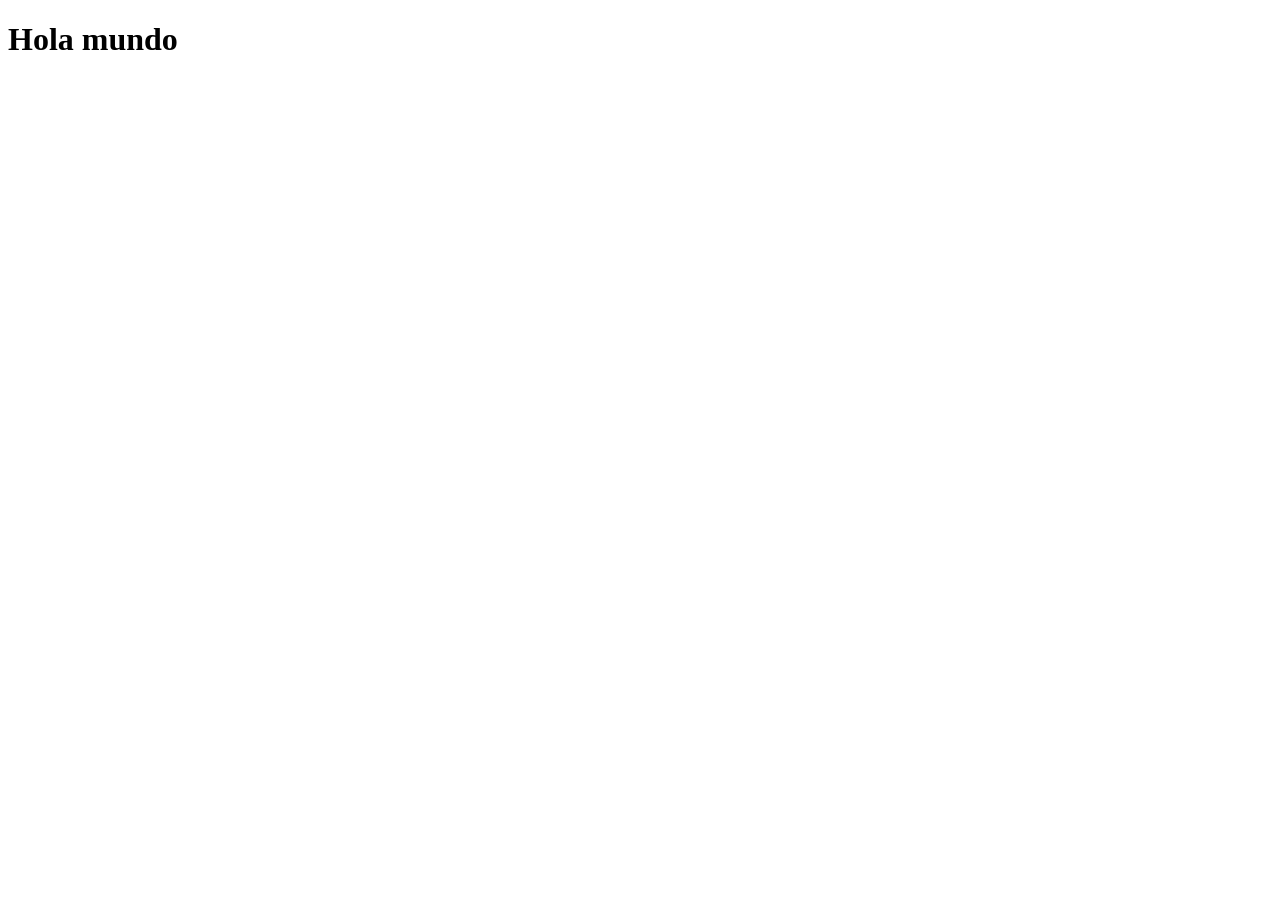
==== src/index.html @ 0abda321 "chore: estructura inicial del proyecto web" ====
<!DOCTYPE html>
<html lang="es">
<head>
    <meta charset="UTF-8">
    <meta name="viewport" content="width=device-width, initial-scale=1.0">
    <title>Proyecto Web</title>
    <link rel="stylesheet" href="css/estilos.css">
</head>
<body>
    <h1>Hola mundo</h1>
    <script src="js/app.js" defer></script>
</body>
</html>
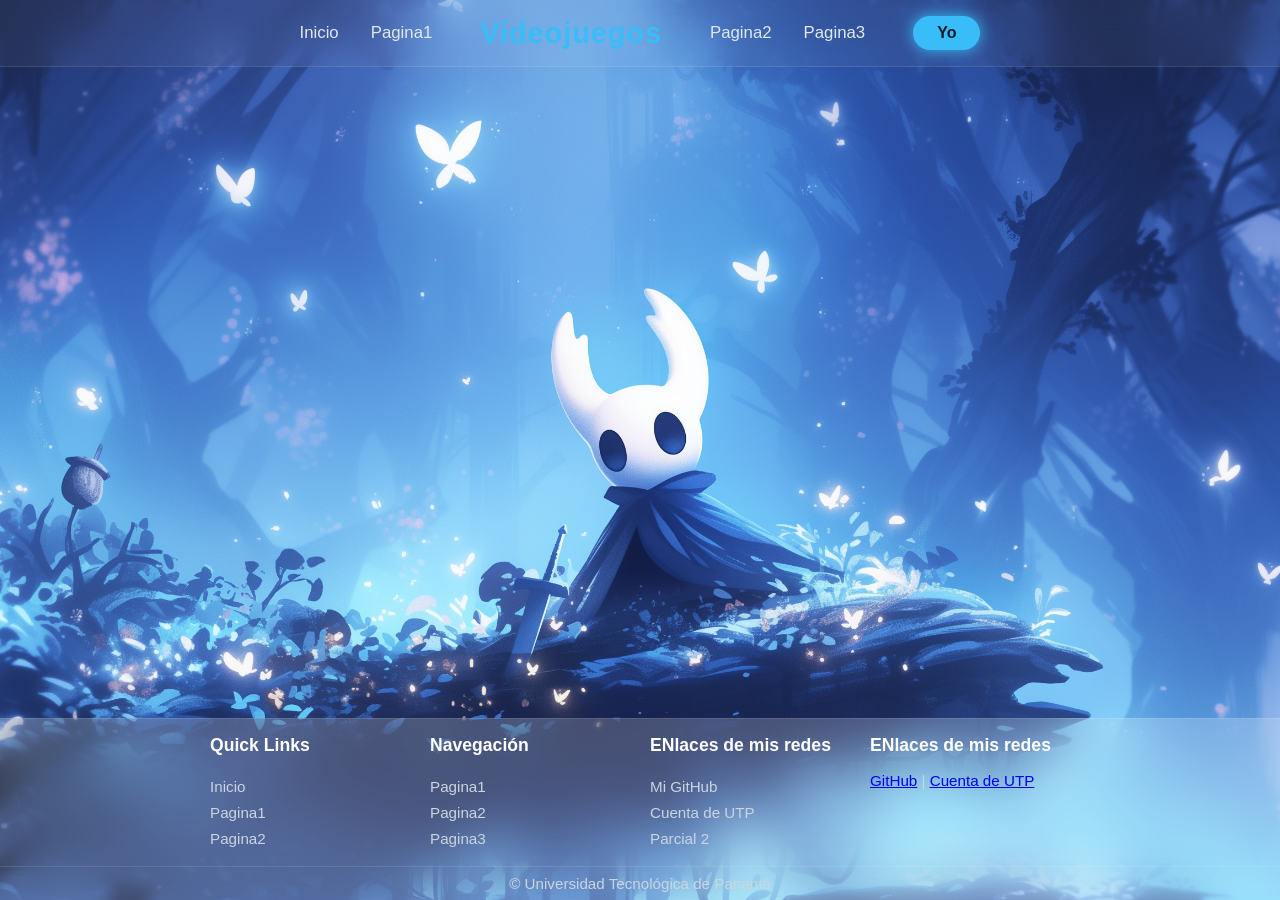
==== commit 7d061189: "Se crea Inicio, Navbar, Header y Footer" ====
--- a/src/index.html
+++ b/src/index.html
@@ -1,13 +1,81 @@
-<!DOCTYPE html>
+<!doctype html>
 <html lang="es">
-<head>
-    <meta charset="UTF-8">
-    <meta name="viewport" content="width=device-width, initial-scale=1.0">
+  <head>
+    <meta charset="UTF-8" />
+    <meta name="viewport" content="width=device-width, initial-scale=1.0" />
+    <link
+      href="https://fonts.googleapis.com/css2?family=Poppins:wght@400;700&display=swap"
+      rel="stylesheet"
+    />
     <title>Proyecto Web</title>
-    <link rel="stylesheet" href="css/estilos.css">
-</head>
-<body>
-    <h1>Hola mundo</h1>
-    <script src="js/app.js" defer></script>
-</body>
+    <link rel="stylesheet" href="css/estilos.css" />
+  </head>
+
+  <body>
+    <header>
+      <nav>
+        <ul class="nav-links">
+          <li>
+            <a href="index.html" class="activo" aria-current="page">Inicio</a>
+          </li>
+          <li><a href="pagina.html">Pagina1</a></li>
+        </ul>
+
+        <div class="logo">Videojuegos</div>
+
+        <ul class="nav-links">
+          <li><a href="pagina2.html">Pagina2</a></li>
+          <li><a href="pagina3.html">Pagina3</a></li>
+        </ul>
+
+        <div class="btns">
+          <button class="btn">Yo</button>
+        </div>
+      </nav>
+    </header>
+
+    <main>
+      <!-- Contenido de la página -->
+    </main>
+
+    <footer>
+      <div class="footer-container">
+        <div class="footer-section">
+          <h3>Quick Links</h3>
+          <ul>
+            <li><a href="index.html">Inicio</a></li>
+            <li><a href="pagina.html">Pagina1</a></li>
+            <li><a href="pagina2.html">Pagina2</a></li>
+          </ul>
+        </div>
+
+        <div class="footer-section">
+          <h3>Navegación</h3>
+          <ul>
+            <li><a href="pagina.html">Pagina1</a></li>
+            <li><a href="pagina2.html">Pagina2</a></li>
+            <li><a href="pagina3.html">Pagina3</a></li>
+          </ul>
+        </div>
+
+        <div class="footer-section">
+          <h3>ENlaces de mis redes</h3>
+          <ul>
+            <li><a href="#">Mi GitHub</a></li>
+            <li><a href="#">Cuenta de UTP</a></li>
+            <li><a href="#">Parcial 2</a></li>
+          </ul>
+        </div>
+
+        <div class="footer-section">
+          <h3>ENlaces de mis redes</h3>
+          <p><a href="#">GitHub</a> | <a href="#">Cuenta de UTP</a></p>
+        </div>
+      </div>
+
+      <div class="footer-bottom">
+        <h3>&copy; Universidad Tecnológica de Panamá</h3>
+      </div>
+    </footer>
+  </body>
 </html>
--- a/src/css/estilos.css
+++ b/src/css/estilos.css
@@ -0,0 +1,166 @@
+* {
+	margin: 0;
+	padding: 0;
+	box-sizing: border-box;
+	font-family: "Segoe UI", sans-serif;
+}
+
+body {
+	font-family: "Poppins", sans-serif;
+	background: linear-gradient(45deg, #ff6b6b, #4ecdc4);
+	background-image: url(/src/IMG/Hollow\ Knight.png);
+	background-size: cover;
+	background-position: center;
+	/* Configuración para que el footer siempre esté abajo de forma limpia */
+	display: flex; /* PENDIENTE REVISAR PARA EL HEADER */
+	flex-direction: column;
+	min-height: 100vh;
+}
+
+header,
+footer {
+	width: 100%;
+	color: white;
+}
+
+nav {
+	padding: 1rem 5%;
+	background: rgba(255, 255, 255, 0.05);
+	border-bottom: 1px solid rgba(255, 255, 255, 0.1);
+	backdrop-filter: blur(15px);
+	margin-bottom: 2rem;
+	display: flex;
+	align-items: center;
+	justify-content: center;
+	gap: 3rem;
+}
+
+.logo {
+	font-size: 1.8rem;
+	font-weight: 700;
+	color: #38bdf8;
+	letter-spacing: 1px;
+}
+
+.nav-links {
+	list-style: none;
+	display: flex;
+	gap: 2rem;
+}
+
+.nav-links li a {
+	position: relative;
+	font-size: 1.05rem;
+	font-weight: 500;
+	text-decoration: none;
+	color: #e2e8f0;
+	transition: 0.3s;
+}
+
+.nav-links li a:hover {
+	color: #38bdf8;
+	text-shadow: 0 0 10px #38bdf8;
+}
+
+.btn {
+	padding: 0.5rem 1.5rem;
+	border-radius: 30px;
+	font-weight: 600;
+	font-size: 1rem;
+	background: #38bdf8;
+	color: #0f172a;
+	box-shadow: 0 0 15px #38bdf8;
+	border: none;
+	cursor: pointer;
+	transition: 0.3s;
+}
+
+.btn:hover {
+	background: #0aa9f3;
+	box-shadow: 0 0 25px #0aa9f3;
+}
+
+main {
+	flex: 1;
+	view-transition-name: contenido-pagina;
+}
+
+footer {
+	font-size: 22px;
+	backdrop-filter: blur(27px);
+	background: rgba(255, 255, 255, 0.2);
+	border-top: 1px solid rgba(255, 255, 255, 0.1);
+}
+
+.footer-container {
+	display: grid;
+	grid-template-columns: repeat(4, 200px);
+	justify-content: center;
+	column-gap: 20px;
+	padding: 1rem 40px;
+}
+
+.footer-container h3 {
+	font-size: 1.1rem;
+	color: #ffffff;
+	margin-bottom: 1rem;
+}
+
+.footer-section ul {
+	list-style: none;
+}
+
+.footer-section ul li a,
+.footer-section p {
+	color: #cbd5e1;
+	text-decoration: none;
+	font-size: 0.95rem;
+	transition: 0.3s;
+}
+
+.footer-section ul li a:hover {
+	color: #38bdf8;
+	text-shadow: 0 0 10px #38bdf8;
+}
+
+.footer-bottom {
+	padding: 0.5rem 0;
+	border-top: 1px solid rgba(255, 255, 255, 0.1);
+}
+
+.footer-bottom h3 {
+	font-size: 0.95rem;
+	color: #cbd5e1;
+	font-weight: 400;
+	text-align: center;
+}
+
+/* Transiciones entre las páginas */
+@view-transition {
+	navigation: auto;
+}
+
+::view-transition-group(contenido-pagina) {
+	animation-duration: 1s;
+	animation-timing-function: ease;
+}
+
+::view-transition-old(contenido-pagina) {
+	animation-name: slide-out;
+}
+
+::view-transition-new(contenido-pagina) {
+	animation-name: slide-in;
+}
+
+@keyframes slide-out {
+	to {
+		translate: -100vw;
+	}
+}
+
+@keyframes slide-in {
+	from {
+		translate: -100vw;
+	}
+}
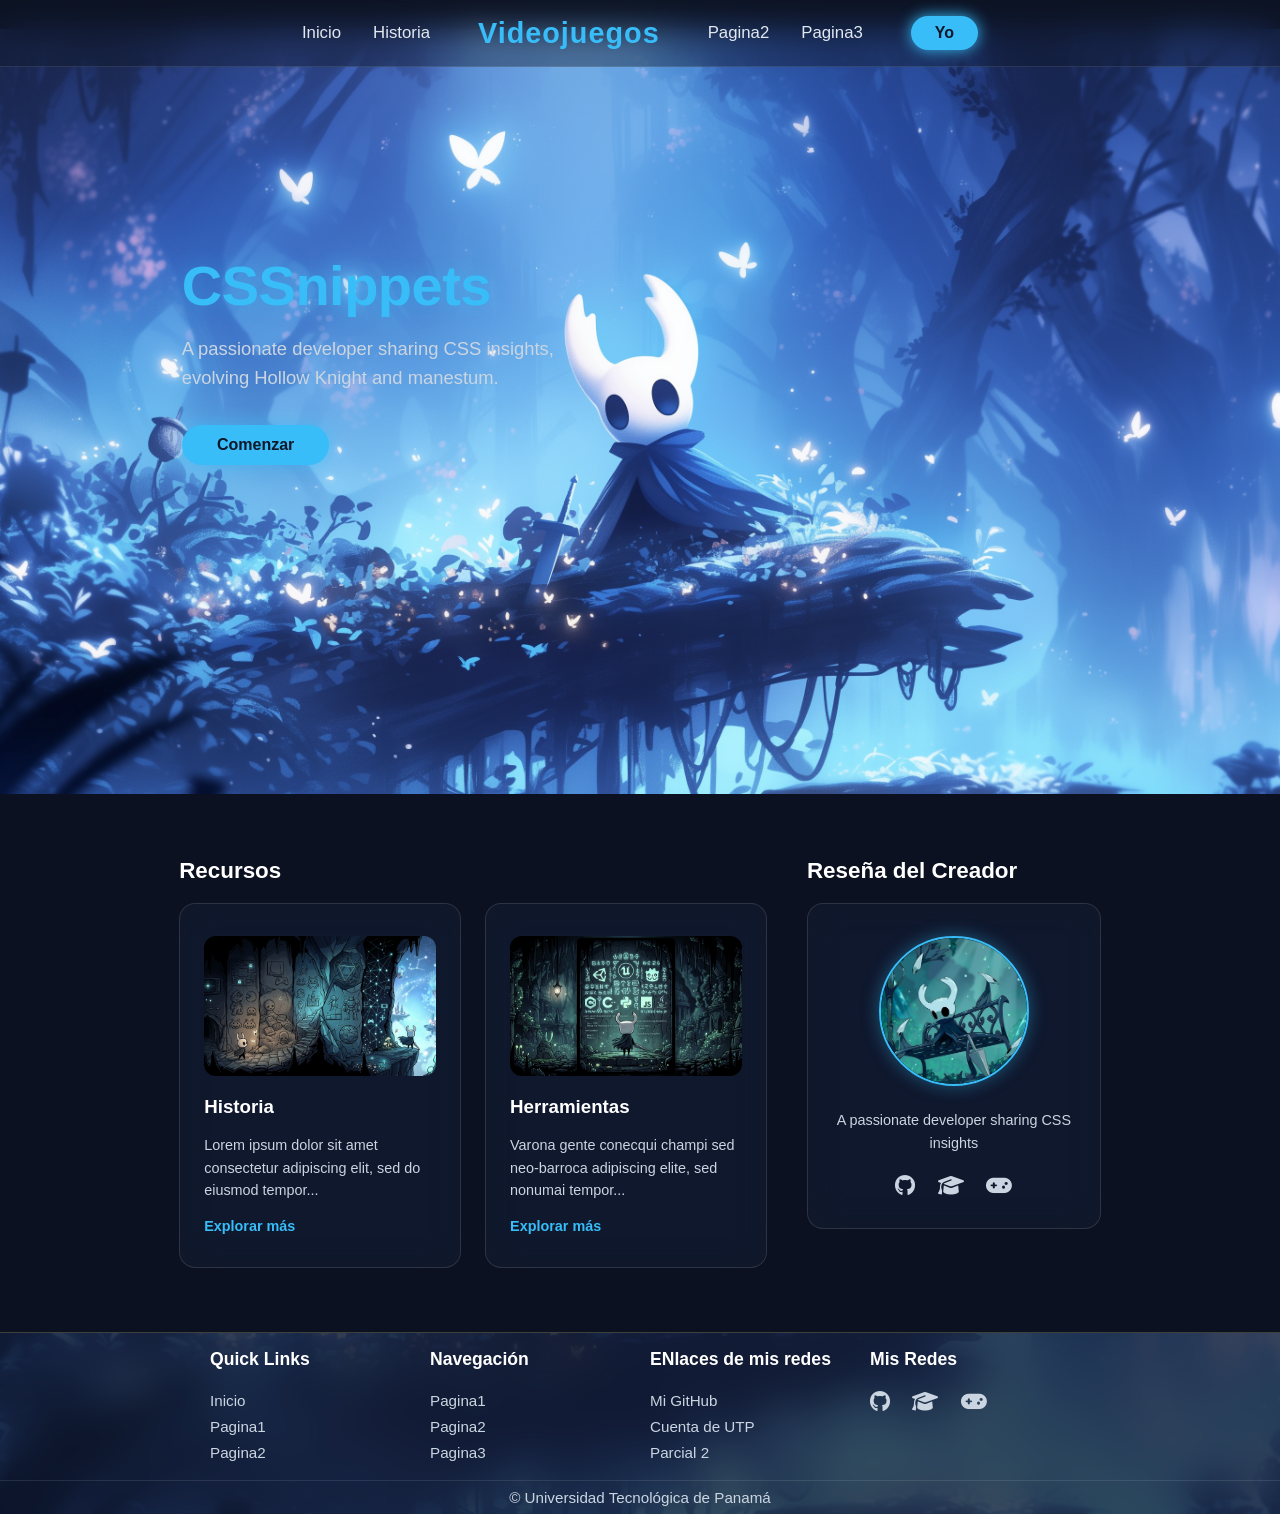
==== commit 01e24d81: "Se termina Inicio y se crea la pagina Historia" ====
--- a/src/index.html
+++ b/src/index.html
@@ -7,6 +7,10 @@
       href="https://fonts.googleapis.com/css2?family=Poppins:wght@400;700&display=swap"
       rel="stylesheet"
     />
+    <link
+      rel="stylesheet"
+      href="https://cdnjs.cloudflare.com/ajax/libs/font-awesome/6.4.0/css/all.min.css"
+    />
     <title>Proyecto Web</title>
     <link rel="stylesheet" href="css/estilos.css" />
   </head>
@@ -18,7 +22,7 @@
           <li>
             <a href="index.html" class="activo" aria-current="page">Inicio</a>
           </li>
-          <li><a href="pagina.html">Pagina1</a></li>
+          <li><a href="/src/historia.html">Historia</a></li>
         </ul>
 
         <div class="logo">Videojuegos</div>
@@ -35,7 +39,104 @@
     </header>
 
     <main>
-      <!-- Contenido de la página -->
+      <!-- Hero / Banner Principal -->
+      <section class="hero-section">
+        <div class="hero-content">
+          <h1>CSSnippets</h1>
+          <p>
+            A passionate developer sharing CSS insights,<br />
+            evolving Hollow Knight and manestum.
+          </p>
+          <a href="#" class="btn-hero">Comenzar</a>
+        </div>
+      </section>
+
+      <!-- Contenedor Principal en Cuadrícula (2 columnas) -->
+      <section class="main-grid-container">
+        <!-- Columna Izquierda: Nuevos Recursos -->
+        <div class="recursos-section">
+          <h2>Recursos</h2>
+          <div class="cards-grid">
+            <!-- Tarjeta 1 -->
+            <article class="tarjeta">
+              <img
+                src="/src/IMG/Historia Hollow Knight.jpg"
+                alt="Vista previa del primer recurso CSS"
+                loading="lazy"
+              />
+              <h3>Historia</h3>
+              <p>
+                Lorem ipsum dolor sit amet consectetur adipiscing elit, sed do
+                eiusmod tempor...
+              </p>
+              <a href="#" class="card-link">Explorar más</a>
+            </article>
+
+            <!-- Tarjeta 2 -->
+            <article class="tarjeta">
+              <img
+                src="/src/IMG/Lenguajes-Motores Hollow Knight.jpg"
+                alt="Vista previa del segundo recurso CSS"
+                loading="lazy"
+              />
+              <h3>Herramientas</h3>
+              <p>
+                Varona gente conecqui champi sed neo-barroca adipiscing elite,
+                sed nonumai tempor...
+              </p>
+              <a href="#" class="card-link">Explorar más</a>
+            </article>
+          </div>
+        </div>
+
+        <!-- Columna Derecha: Reseña del Creador -->
+        <aside class="creator-aside">
+          <h2>Reseña del Creador</h2>
+          <div class="creator-card">
+            <img
+              src="/src/IMG/Hollow Knight Avatar.jpg"
+              alt="Avatar del creador de la plataforma"
+              class="creator-avatar"
+              loading="lazy"
+            />
+            <p>A passionate developer sharing CSS insights</p>
+
+            <!-- Contenedor unificado de redes sociales -->
+            <div class="social-container">
+              <a
+                href="https://github.com"
+                target="_blank"
+                rel="noopener"
+                aria-label="GitHub"
+                class="social-link"
+              >
+                <i class="fa-brands fa-github"></i>
+                <span class="sr-only">GitHub</span>
+              </a>
+              <a
+                href="https://portal.utp.ac.pa"
+                target="_blank"
+                rel="noopener"
+                aria-label="Cuenta UTP"
+                class="social-link"
+              >
+                <i class="fa-solid fa-graduation-cap"></i>
+                <span class="sr-only">Cuenta UTP</span>
+              </a>
+              <a
+                href="https://www.playstation.com"
+                target="_blank"
+                rel="noopener"
+                aria-label="PlayStation"
+                class="social-link"
+              >
+                <i class="fa-solid fa-gamepad"></i>
+                <span class="sr-only">PlayStation</span>
+              </a>
+            </div>
+          </div>
+        </aside>
+      </section>
     </main>
 
     <footer>
@@ -68,8 +169,40 @@
         </div>
 
         <div class="footer-section">
-          <h3>ENlaces de mis redes</h3>
-          <p><a href="#">GitHub</a> | <a href="#">Cuenta de UTP</a></p>
+          <h3>Mis Redes</h3>
+          <!-- Reutilizamos la misma clase social-container -->
+          <div class="social-container">
+            <a
+              href="https://github.com"
+              target="_blank"
+              rel="noopener"
+              aria-label="GitHub"
+              class="social-link"
+            >
+              <i class="fa-brands fa-github"></i>
+              <span class="sr-only">GitHub</span>
+            </a>
+            <a
+              href="https://portal.utp.ac.pa"
+              target="_blank"
+              rel="noopener"
+              aria-label="Cuenta UTP"
+              class="social-link"
+            >
+              <i class="fa-solid fa-graduation-cap"></i>
+              <span class="sr-only">Cuenta UTP</span>
+            </a>
+            <a
+              href="https://www.playstation.com"
+              target="_blank"
+              rel="noopener"
+              aria-label="PlayStation"
+              class="social-link"
+            >
+              <i class="fa-solid fa-gamepad"></i>
+              <span class="sr-only">PlayStation</span>
+            </a>
+          </div>
         </div>
       </div>
 
--- a/src/css/estilos.css
+++ b/src/css/estilos.css
@@ -6,15 +6,21 @@
 }
 
 body {
-	font-family: "Poppins", sans-serif;
-	background: linear-gradient(45deg, #ff6b6b, #4ecdc4);
-	background-image: url(/src/IMG/Hollow\ Knight.png);
-	background-size: cover;
-	background-position: center;
-	/* Configuración para que el footer siempre esté abajo de forma limpia */
-	display: flex; /* PENDIENTE REVISAR PARA EL HEADER */
+	font-family: "Poppins", "Segoe UI", sans-serif;
+	margin: 0;
+	padding: 0;
+	background-color: #0b1120;
+	display: flex;
 	flex-direction: column;
 	min-height: 100vh;
+}
+
+header {
+	width: 100%;
+	color: white;
+	position: relative;
+	z-index: 20;
+	background: transparent;
 }
 
 header,
@@ -25,9 +31,9 @@
 
 nav {
 	padding: 1rem 5%;
-	background: rgba(255, 255, 255, 0.05);
+	background: rgba(15, 23, 42, 0.4);
 	border-bottom: 1px solid rgba(255, 255, 255, 0.1);
-	backdrop-filter: blur(15px);
+	backdrop-filter: blur(16px);
 	margin-bottom: 2rem;
 	display: flex;
 	align-items: center;
@@ -82,14 +88,225 @@
 
 main {
 	flex: 1;
+	display: flex;
+	flex-direction: column;
+	gap: 0;
+	padding: 0;
 	view-transition-name: contenido-pagina;
 }
 
+.hero-section {
+	text-align: left;
+	padding: 14rem 8% 8rem 14.2%;
+	margin-top: -70px;
+	background-image: url(/src/IMG/Hollow\ Knight.png);
+	background-size: cover;
+	background-position: center top;
+	background-repeat: no-repeat;
+	min-height: 85vh;
+}
+
+.hero-content h1 {
+	font-size: clamp(2.5rem, 5vw, 3.5rem);
+	font-weight: 700;
+	color: #38bdf8;
+	margin-bottom: 1rem;
+	text-shadow: 0 0 20px rgba(56, 189, 248, 0.4);
+	letter-spacing: -0.5px;
+}
+
+.hero-content p {
+	font-size: 1.15rem;
+	color: #cbd5e1;
+	line-height: 1.6;
+	margin-bottom: 2rem;
+	max-width: 480px;
+}
+
+.btn-hero {
+	display: inline-block;
+	padding: 0.7rem 2.2rem;
+	border-radius: 30px;
+	font-weight: 600;
+	font-size: 1rem;
+	background: #38bdf8;
+	color: #0f172a;
+	text-decoration: none;
+	box-shadow: 0 0 18px rgba(56, 189, 248, 0.55);
+	transition:
+		background 0.3s,
+		box-shadow 0.3s,
+		transform 0.2s;
+}
+
+.btn-hero:hover {
+	background: #0aa9f3;
+	box-shadow: 0 0 28px rgba(10, 169, 243, 0.7);
+	transform: translateY(-5px);
+}
+
+.main-grid-container {
+	display: grid;
+	grid-template-columns: 2fr 1fr;
+	gap: 2.5rem;
+	align-items: start;
+	background-color: #0b1120;
+	padding: 4rem 14%;
+}
+
+.recursos-section h2,
+.creator-aside h2 {
+	font-size: 1.4rem;
+	color: #ffffff;
+	margin-bottom: 1.2rem;
+	font-weight: 600;
+}
+
+.recursos-section h3 {
+	color: #ffffff;
+	padding-bottom: 1rem;
+}
+
+.cards-grid {
+	display: grid;
+	grid-template-columns: repeat(auto-fit, minmax(240px, 1fr));
+	gap: 1.5rem;
+}
+
+.tarjeta,
+.creator-card {
+	background: rgba(47, 56, 78, 0.178);
+	backdrop-filter: blur(18px) saturate(140%);
+	-webkit-backdrop-filter: blur(18px) saturate(140%);
+	border: 1px solid rgba(255, 255, 255, 0.12);
+	border-radius: 16px;
+	padding: 2rem 1.5rem;
+	transition:
+		transform 0.3s ease,
+		border-color 0.3s ease,
+		box-shadow 0.3s ease;
+}
+
+.tarjeta:hover,
+.creator-card:hover {
+	border-color: rgba(56, 189, 248, 0.45);
+	transform: translateY(-6px);
+	box-shadow: 0 12px 30px rgba(0, 0, 0, 0.35);
+}
+
+.tarjeta img {
+	width: 100%;
+	height: 140px;
+	object-fit: cover;
+	border-radius: 12px;
+	margin-bottom: 1rem;
+}
+
+.tarjeta p,
+.creator-card p {
+	font-size: 0.9rem;
+	color: #cbd5e1;
+	margin-bottom: 1rem;
+	line-height: 1.55;
+}
+
+.card-link {
+	color: #38bdf8;
+	text-decoration: none;
+	font-weight: 600;
+	font-size: 0.9rem;
+	transition: color 0.2s;
+}
+
+.card-link:hover {
+	color: #7dd3fc;
+	text-shadow: 0 0 10px #7dd3fc;
+}
+
+.creator-card {
+	text-align: center;
+	padding: 2rem 1.5rem;
+}
+
+.creator-avatar {
+	width: 150px;
+	height: 150px;
+	border-radius: 50%;
+	object-fit: cover;
+	margin: 0 auto 1.2rem;
+	border: 2px solid #38bdf8;
+	box-shadow: 0 0 18px rgba(56, 189, 248, 0.4);
+}
+
+.social-container {
+	display: flex;
+	justify-content: center;
+	gap: 1.4rem;
+	margin-top: 1.3rem;
+	align-items: center;
+}
+/* Para evitar que el justify-content: center anterior cause TOC*/
+footer .social-container {
+	justify-content: flex-start;
+}
+
+.social-link {
+	color: #cbd5e1;
+	font-size: 1.3rem;
+	text-decoration: none;
+	display: inline-flex;
+	align-items: center;
+	transition:
+		color 0.3s,
+		text-shadow 0.3s,
+		transform 0.2s;
+}
+
+.social-link:hover {
+	color: #38bdf8;
+	text-shadow: 0 0 10px #38bdf8;
+	transform: translateY(-3px);
+}
+
+.sr-only {
+	display: none;
+}
+
+@media (max-width: 900px) {
+	.main-grid-container {
+		grid-template-columns: 1fr;
+	}
+
+	.hero-section {
+		padding: 3rem 0.5rem 2rem;
+	}
+}
+
 footer {
+	position: relative;
 	font-size: 22px;
-	backdrop-filter: blur(27px);
-	background: rgba(255, 255, 255, 0.2);
-	border-top: 1px solid rgba(255, 255, 255, 0.1);
+	color: white;
+	border-top: 1px solid #3e403b;
+	background-image: url(/src/IMG/Hollow\ Knight.png);
+	background-size: cover;
+	background-position: center bottom;
+	background-repeat: no-repeat;
+}
+
+footer::before {
+	content: "";
+	position: absolute;
+	inset: 0;
+	background: rgba(15, 23, 42, 0.75);
+	backdrop-filter: blur(20px);
+	-webkit-backdrop-filter: blur(20px);
+	z-index: 0;
+}
+
+.footer-container,
+.footer-bottom {
+	position: relative;
+	z-index: 1;
 }
 
 .footer-container {
@@ -135,6 +352,149 @@
 	text-align: center;
 }
 
+.footer-social-icons {
+	display: flex;
+	gap: 1.2rem;
+	margin-top: 0.8rem;
+	align-items: center;
+}
+
+.footer-social-icons a span {
+	display: none;
+}
+
+/* Creamos una clase solamente para meter la imagen de fondo*/
+body.page-historia {
+	background-image: url(/src/ANIMATION/Hollow\ Knight\ Animacion.gif);
+	background-position: center;
+	background-attachment: fixed;
+}
+
+body.page-historia::before {
+	content: "";
+	position: fixed;
+	inset: 0;
+	background: rgba(41, 36, 27, 0.85);
+	z-index: 0;
+}
+
+body.page-historia > * {
+	position: relative;
+	z-index: 1;
+}
+
+/* Vamos a acomodar las tarjetas con el mismo diseño de las cards del index PAGINA historia.html*/
+.timeline-section {
+	padding: 3rem 8% 5rem;
+	max-width: 900px;
+	margin: 0 auto;
+}
+
+.timeline-title {
+	font-size: clamp(1.8rem, 4vw, 2.6rem);
+	color: #38bdf8;
+	text-align: center;
+	margin-bottom: 0.5rem;
+	text-shadow: 0 0 20px rgba(56, 189, 248, 0.35);
+}
+
+.timeline-intro {
+	text-align: center;
+	color: #94a3b8;
+	margin-bottom: 3rem;
+	max-width: 520px;
+	margin-inline: auto;
+}
+
+.timeline {
+	list-style: none;
+	position: relative;
+	padding: 0;
+	margin: 0;
+}
+
+.timeline::before {
+	content: "";
+	position: absolute;
+	left: 18px;
+	top: 0;
+	bottom: 0;
+	width: 3px;
+	background: linear-gradient(
+		to bottom,
+		#38bdf8 0%,
+		rgba(56, 189, 248, 0.15) 100%
+	);
+	border-radius: 3px;
+}
+
+.timeline-item {
+	position: relative;
+	padding-left: 55px;
+	margin-bottom: 2.2rem;
+}
+
+.timeline-item:last-child {
+	margin-bottom: 0;
+}
+
+.timeline-marker {
+	position: absolute;
+	left: 9px;
+	top: 28px;
+	width: 20px;
+	border-radius: 50%;
+	background: #0b1120;
+	border: 3px solid #38bdf8;
+	box-shadow: 0 0 12px rgba(56, 189, 248, 0.6);
+	z-index: 2;
+}
+
+.timeline-card {
+	padding: 1.4rem 1.5rem;
+}
+
+.timeline-card time {
+	display: block;
+	font-size: 0.85rem;
+	font-weight: 600;
+	color: #38bdf8;
+	margin-bottom: 0.35rem;
+	letter-spacing: 0.03em;
+}
+
+.timeline-card h3 {
+	color: #f1f5f9;
+	font-size: 1.15rem;
+	margin-bottom: 0.8rem;
+}
+
+.timeline-card img {
+	height: 245px;
+	margin-bottom: 1rem;
+}
+
+.timeline-card p {
+	margin-bottom: 0;
+}
+
+@media (max-width: 600px) {
+	.timeline-section {
+		padding: 2rem 1.2rem 4rem;
+	}
+	.timeline::before {
+		left: 12px;
+	}
+	.timeline-item {
+		padding-left: 42px;
+	}
+	.timeline-marker {
+		left: 3px;
+		width: 18px;
+		height: 18px;
+	}
+}
+
 /* Transiciones entre las páginas */
 @view-transition {
 	navigation: auto;
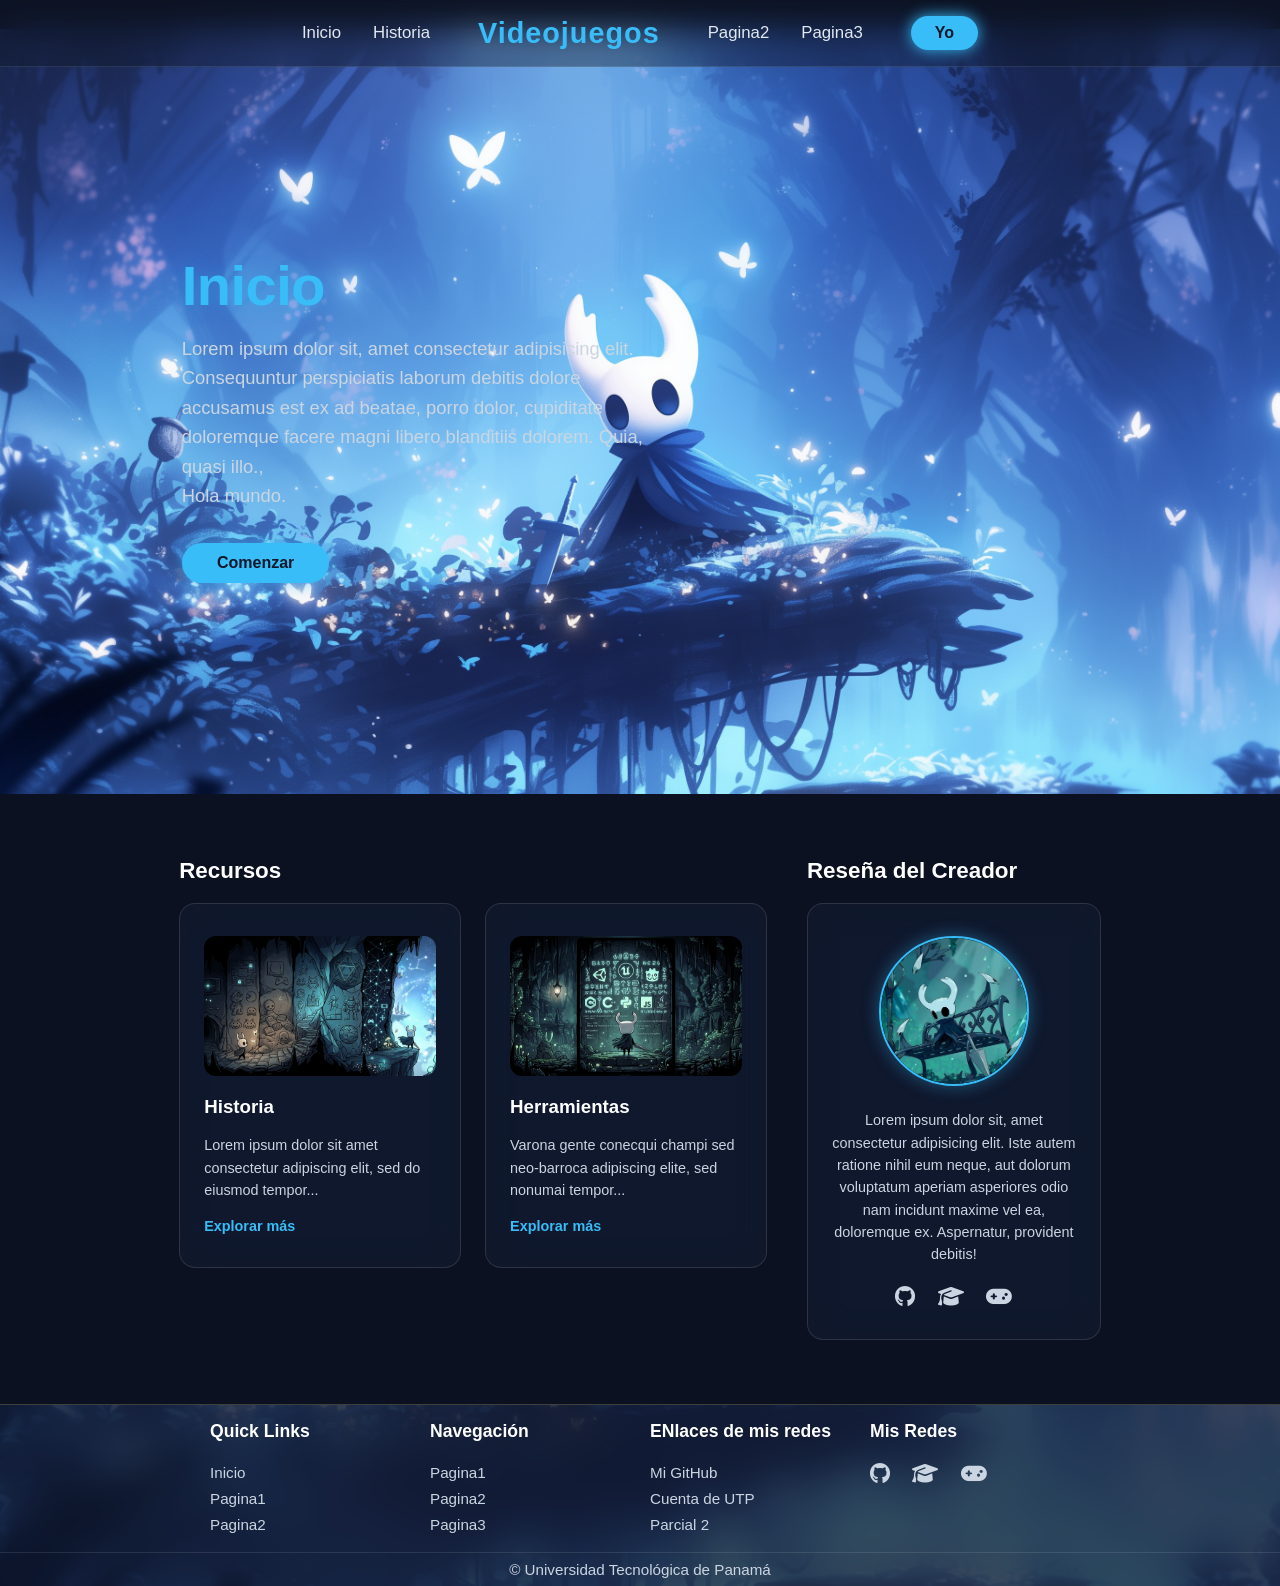
==== commit 7d516f42: "Se completa la pagina Herramientas/Motores" ====
--- a/src/index.html
+++ b/src/index.html
@@ -42,10 +42,10 @@
       <!-- Hero / Banner Principal -->
       <section class="hero-section">
         <div class="hero-content">
-          <h1>CSSnippets</h1>
+          <h1>Inicio</h1>
           <p>
-            A passionate developer sharing CSS insights,<br />
-            evolving Hollow Knight and manestum.
+            Lorem ipsum dolor sit, amet consectetur adipisicing elit. Consequuntur perspiciatis laborum debitis dolore accusamus est ex ad beatae, porro dolor, cupiditate doloremque facere magni libero blanditiis dolorem. Quia, quasi illo.,<br />
+            Hola mundo.
           </p>
           <a href="#" class="btn-hero">Comenzar</a>
         </div>
@@ -99,7 +99,7 @@
               class="creator-avatar"
               loading="lazy"
             />
-            <p>A passionate developer sharing CSS insights</p>
+            <p>Lorem ipsum dolor sit, amet consectetur adipisicing elit. Iste autem ratione nihil eum neque, aut dolorum voluptatum aperiam asperiores odio nam incidunt maxime vel ea, doloremque ex. Aspernatur, provident debitis!</p>
 
             <!-- Contenedor unificado de redes sociales -->
             <div class="social-container">
--- a/src/css/estilos.css
+++ b/src/css/estilos.css
@@ -478,6 +478,80 @@
 	margin-bottom: 0;
 }
 
+/* Seccion de los lenguajes y motores*/
+.hall-section {
+	padding: 4rem 5% 5rem;
+	max-width: 1700px;
+	margin: 0 auto;
+}
+
+.hall-title {
+	font-size: clamp(1.8rem, 4vw, 2.6rem);
+	color: #38bdf8;
+	text-align: center;
+	margin-bottom: 1.5rem;
+	text-shadow: 0 0 20px rgba(56, 189, 248, 0.35);
+}
+
+.hall-intro {
+	text-align: center;
+	color: #94a3b8;
+	margin-bottom: 2.3rem;
+	max-width: 570px;
+	margin-inline: auto;
+}
+
+.hall-category-title {
+	font-size: 2.1rem;
+	color: #ffffff;
+	margin-bottom: 2.9rem;
+	font-weight: 400;
+	border-left: 5px solid #38bdf8;
+	padding-left: 0.75rem;
+}
+
+.hall-grid {
+	grid-template-columns: repeat(3, 1fr);
+	gap: 2.6rem;
+}
+
+.hall-grid .tarjeta {
+	padding: 2.5rem 2rem;
+}
+
+.hall-grid .tarjeta img {
+	width: 110px;
+	height: 110px;
+	object-fit: cover;
+	border-radius: 50%;
+	margin: 0 auto 1.2rem auto;
+	display: block;
+	border: 2px solid rgba(56, 189, 248, 0.4);
+	box-shadow: 0 0 15px rgba(56, 189, 248, 0.25);
+}
+
+.hall-grid h3 {
+	color: #0aa9f3;
+	font-size: 1.15rem;
+	margin-bottom: 1.2rem;
+	text-shadow: 0 0 25px #0aa9f3;
+}
+
+@media (max-width: 1100px) {
+	.hall-grid {
+		grid-template-columns: repeat(
+				2,
+				1fr
+			); /* Pasa automáticamente a 2 columnas para que no se aprieten */
+	}
+}
+
+@media (max-width: 600px) {
+	.hall-grid {
+		grid-template-columns: 1fr; /* 1 columna en pantallas móviles */
+	}
+}
+
 @media (max-width: 600px) {
 	.timeline-section {
 		padding: 2rem 1.2rem 4rem;
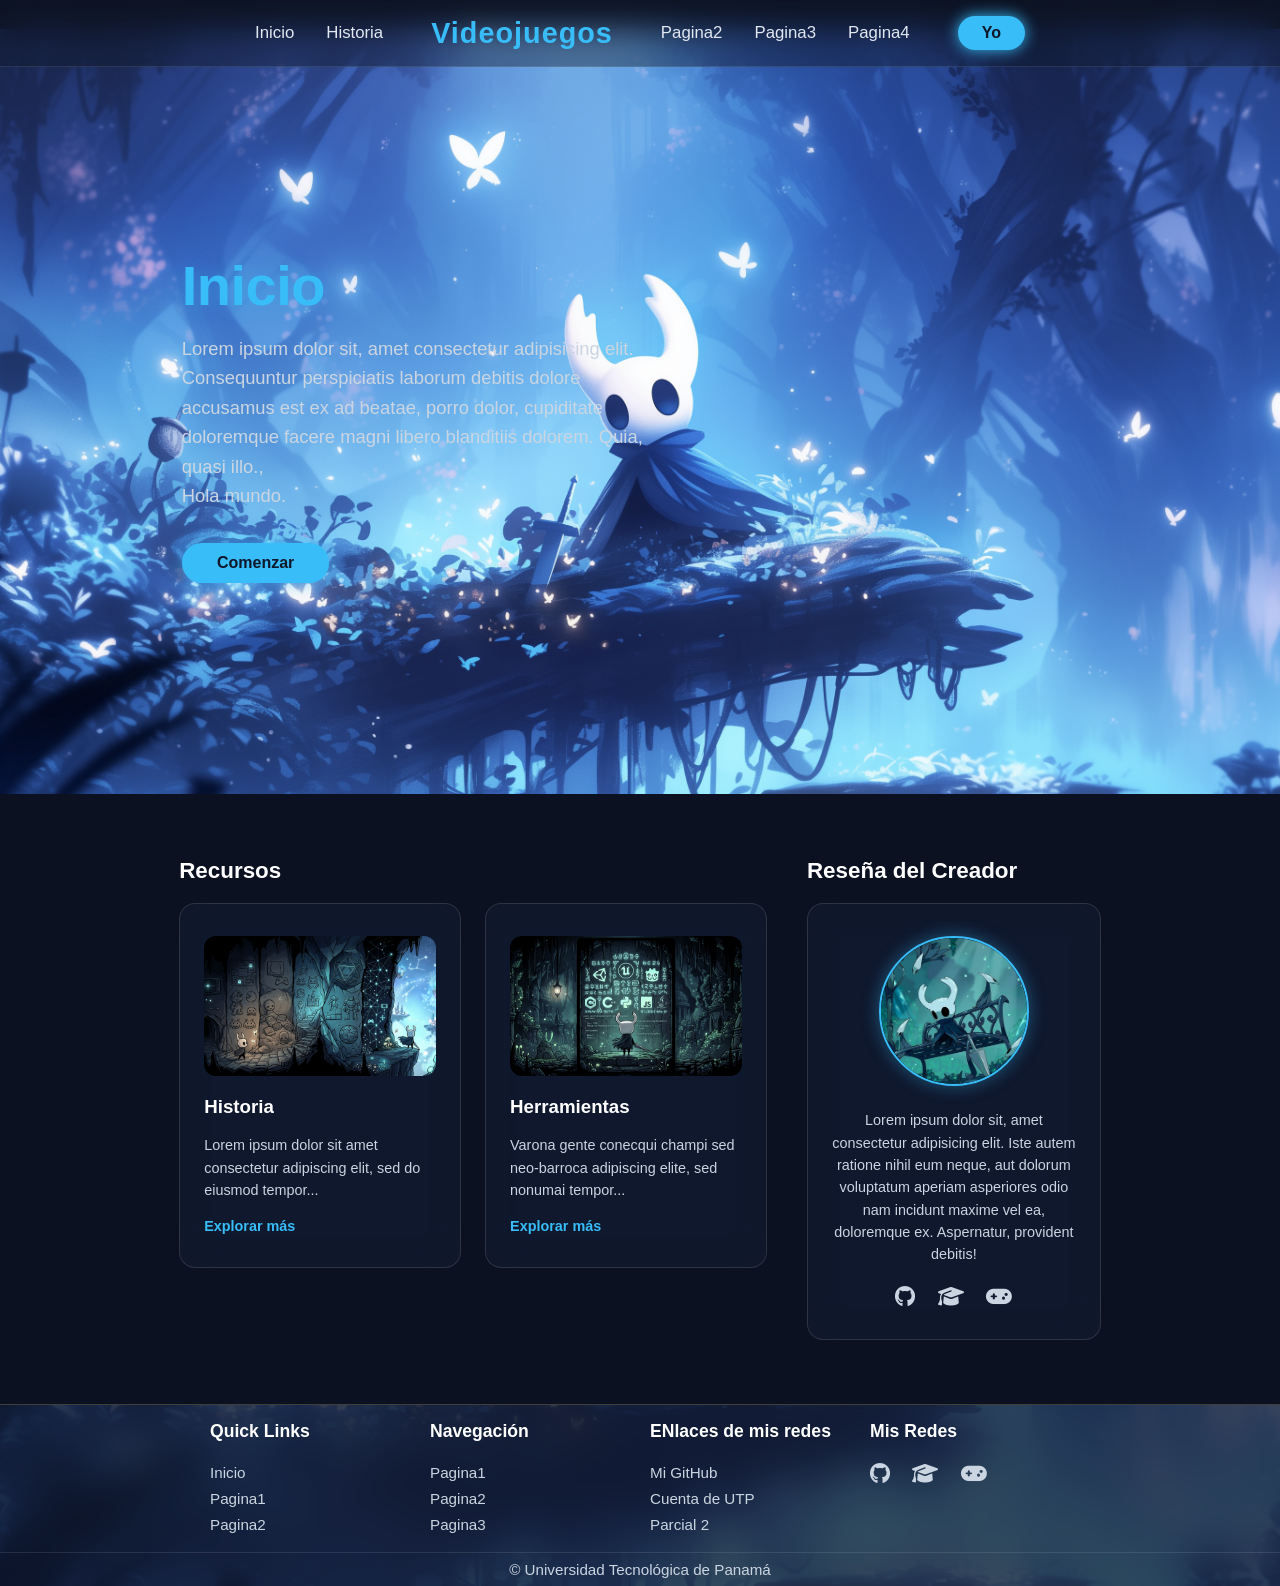
==== commit b7d06840: "Se crea la pagina para la informacion" ====
--- a/src/index.html
+++ b/src/index.html
@@ -30,6 +30,7 @@
         <ul class="nav-links">
           <li><a href="pagina2.html">Pagina2</a></li>
           <li><a href="pagina3.html">Pagina3</a></li>
+          <li><a href="introduccion.html">Pagina4</a></li>
         </ul>
 
         <div class="btns">
--- a/src/css/estilos.css
+++ b/src/css/estilos.css
@@ -363,11 +363,171 @@
 	display: none;
 }
 
+/* PAGINA INTRODUCTORIA */
+.intro-hero.with-bg,
+.cta-section.with-bg {
+	position: relative;
+	background-size: cover;
+	background-position: center;
+	background-repeat: no-repeat;
+	padding: 8.5rem 10%;
+}
+
+.intro-hero.with-bg {
+	margin-top: -70px;
+	background-image: url("/src/IMG/intro\ background.png");
+}
+
+.cta-section.with-bg {
+	background-image: url("/src/IMG/Images-Gaming-Backgrounds-HD.jpg");
+}
+
+.intro-hero.with-bg::before,
+.cta-section.with-bg::before {
+	content: "";
+	position: absolute;
+	inset: 0;
+	background: rgba(11, 17, 32, 0.29);
+	z-index: 0;
+}
+
+.intro-hero.with-bg > *,
+.cta-section.with-bg > * {
+	position: relative;
+	z-index: 1;
+}
+
+.intro-hero {
+	padding: 10rem 10% 10rem;
+	text-align: left;
+}
+
+.intro-hero-content {
+	max-width: 620px;
+}
+
+.intro-hero-content h1 {
+	font-size: clamp(2rem, 4vw, 3rem);
+	color: #38bdf8;
+	margin-bottom: 1rem;
+	text-shadow: 0 0 20px rgba(56, 189, 248, 0.45);
+}
+
+.intro-hero-content p {
+	font-size: 1.05rem;
+	color: #cbd5e1;
+	line-height: 1.7;
+}
+
+.doc-section {
+	padding: 4rem 10%;
+	background: rgba(15, 23, 42, 0.2);
+	border-top: 1px solid rgba(255, 255, 255, 0.05);
+}
+
+.doc-container {
+	max-width: 1100px;
+	margin: 0 auto;
+	display: grid;
+	grid-template-columns: 1fr 1fr;
+	gap: 3.5rem;
+	align-items: center;
+}
+
+.alt-layout .doc-container {
+	grid-template-columns: 1fr 1fr;
+}
+
+.doc-image img {
+	width: 100%;
+	height: 260px;
+	object-fit: cover;
+	border-radius: 16px;
+	border: 2.7px solid rgba(255, 255, 255, 0.12);
+	box-shadow: 0 10px 30px rgba(0, 0, 0, 0.9);
+}
+
+.doc-text h2 {
+	font-size: 1.8rem;
+	color: #ffffff;
+	margin-bottom: 1rem;
+	font-weight: 600;
+}
+
+.doc-text p {
+	font-size: 1rem;
+	color: #cbd5e1;
+	line-height: 1.7;
+}
+
+.cta-section {
+	padding: 5rem 10%;
+	text-align: center;
+	background: linear-gradient(
+		135deg,
+		rgba(56, 189, 248, 0.1) 0%,
+		rgba(11, 17, 32, 0.6) 100%
+	);
+	border-top: 1px solid rgba(56, 189, 248, 0.2);
+}
+
+.cta-content {
+	max-width: 700px;
+	margin: 0 auto;
+}
+
+.cta-content h2 {
+	font-size: clamp(1.8rem, 3.5vw, 2.4rem);
+	color: #ffffff;
+	margin-bottom: 1rem;
+}
+
+.cta-content p {
+	font-size: 1.05rem;
+	color: #94a3b8;
+	margin-bottom: 2rem;
+	line-height: 1.6;
+}
+
+.cta-buttons {
+	display: flex;
+	justify-content: center;
+	gap: 1.5rem;
+	flex-wrap: wrap; /*PENDIENTE*/
+}
+
+.cta-secondary {
+	background: transparent;
+	color: #38bdf8;
+	border: 2px solid #38bdf8;
+	box-shadow: 0 0 15px rgba(56, 189, 248, 0.2);
+}
+
+.cta-secondary:hover {
+	background: rgba(56, 189, 248, 0.15);
+	color: #ffffff;
+	box-shadow: 0 0 25px rgba(56, 189, 248, 0.4);
+}
+
+@media (max-width: 900px) {
+	.doc-container,
+	.alt-layout .doc-container {
+		grid-template-columns: 1fr;
+		gap: 2rem;
+	}
+
+	.alt-layout .doc-image {
+		order: -1;
+	}
+}
+
 /* Creamos una clase solamente para meter la imagen de fondo*/
 body.page-historia {
 	background-image: url(/src/ANIMATION/Hollow\ Knight\ Animacion.gif);
 	background-position: center;
 	background-attachment: fixed;
+	background-size: cover;
+	position: relative;
 }
 
 body.page-historia::before {
@@ -479,6 +639,27 @@
 }
 
 /* Seccion de los lenguajes y motores*/
+body.page-herramientas {
+	background-image: url("/src/ANIMATION/hollow-knight-animation2.gif");
+	background-position: center;
+	background-attachment: fixed;
+	background-size: cover;
+	position: relative;
+}
+
+body.page-herramientas::before {
+	content: "";
+	position: fixed;
+	inset: 0;
+	background: rgba(21, 3, 33, 0.75);
+	z-index: 0;
+}
+
+body.page-herramientas > * {
+	position: relative;
+	z-index: 1;
+}
+
 .hall-section {
 	padding: 4rem 5% 5rem;
 	max-width: 1700px;
@@ -537,6 +718,184 @@
 	text-shadow: 0 0 25px #0aa9f3;
 }
 
+/*LA PAGINA DE MI PERSONA*/
+.creator-hero-section {
+	padding: 6rem 10% 4rem;
+	max-width: 1400px;
+	margin: 0 auto;
+}
+
+.creator-hero-grid {
+	display: grid;
+	grid-template-columns: 1.2fr 1fr;
+	gap: 4rem;
+	align-items: center;
+}
+
+.creator-hero-text h1 {
+	font-size: clamp(2.2rem, 4.5vw, 3.5rem);
+	font-weight: 700;
+	color: #ffffff;
+	margin-bottom: 1rem;
+	line-height: 1.2;
+}
+
+.creator-hero-text .highlight-name {
+	color: #38bdf8;
+	text-shadow: 0 0 20px rgba(56, 189, 248, 0.4);
+}
+
+.creator-subtitle {
+	font-size: 1.15rem;
+	color: #38bdf8;
+	font-weight: 600;
+	margin-bottom: 1.2rem;
+}
+
+.creator-description {
+	font-size: 1rem;
+	color: #cbd5e1;
+	line-height: 1.7;
+	max-width: 540px;
+	margin-bottom: 1.5rem;
+}
+
+.creator-hero-visual {
+	display: flex;
+	justify-content: center;
+	align-items: center;
+}
+
+.creator-main-avatar {
+	width: 279px;
+	height: 419px;
+	border-radius: 50%;
+	object-fit: cover;
+	border: 3px solid #38bdf8;
+	box-shadow: 0 0 20px rgba(56, 189, 248, 0.4);
+	transition:
+		transform 0.5s ease,
+		box-shadow 0.5s ease;
+}
+
+.creator-main-avatar:hover {
+	transform: scale(1.07);
+	box-shadow: 0 0 30px rgba(56, 189, 248, 0.7);
+}
+
+.project-resources-section {
+	padding: 4rem 10% 6rem;
+	background: rgba(15, 23, 42, 0.3);
+	border-top: 1px solid rgba(255, 255, 255, 0.08);
+}
+
+.resources-container {
+	max-width: 1000px;
+	margin: 0 auto;
+}
+
+.project-resources-section h2 {
+	font-size: 2rem;
+	color: #38bdf8;
+	margin-bottom: 0.8rem;
+	text-shadow: 0 0 15px rgba(56, 189, 248, 0.3);
+}
+
+.resources-intro {
+	color: #94a3b8;
+	font-size: 1.05rem;
+	margin-bottom: 2.5rem;
+	line-height: 1.6;
+}
+
+.resources-content-box {
+	display: flex;
+	flex-direction: column;
+	gap: 2rem;
+}
+
+.resource-group {
+	background: rgba(47, 56, 78, 0.12);
+	border: 1px solid rgba(255, 255, 255, 0.08);
+	border-radius: 12px;
+	padding: 1.8rem;
+	backdrop-filter: blur(10px);
+}
+
+.resource-group h3 {
+	font-size: 1.25rem;
+	color: #ffffff;
+	margin-bottom: 1rem;
+	display: flex;
+	align-items: center;
+	gap: 0.6rem;
+}
+
+.resource-group h3 i {
+	color: #38bdf8;
+}
+
+.resource-group ul {
+	list-style: none;
+	display: flex;
+	flex-direction: column;
+	gap: 0.8rem;
+}
+
+.resource-group li {
+	color: #cbd5e1;
+	font-size: 0.95rem;
+	line-height: 1.5;
+}
+
+.resource-group li strong {
+	color: #f8fafc;
+}
+
+.resource-group a {
+	color: #38bdf8;
+	text-decoration: none;
+}
+
+.resource-group a:hover {
+	color: #7dd3fc;
+	text-shadow: 0 0 8px #7dd3fc;
+}
+
+.resource-group p {
+	color: #cbd5e1;
+	font-size: 0.95rem;
+	line-height: 1.6;
+}
+
+@media (max-width: 900px) {
+	.creator-hero-grid {
+		grid-template-columns: 1fr;
+		text-align: center;
+		gap: 3rem;
+	}
+
+	.creator-hero-text {
+		display: flex;
+		flex-direction: column;
+		align-items: center;
+	}
+
+	.creator-hero-text .social-container {
+		justify-content: center !important;
+	}
+
+	.glowing-circle-bg {
+		width: 260px;
+		height: 260px;
+	}
+
+	.creator-main-avatar {
+		width: 220px;
+		height: 220px;
+	}
+}
+
 @media (max-width: 1100px) {
 	.hall-grid {
 		grid-template-columns: repeat(
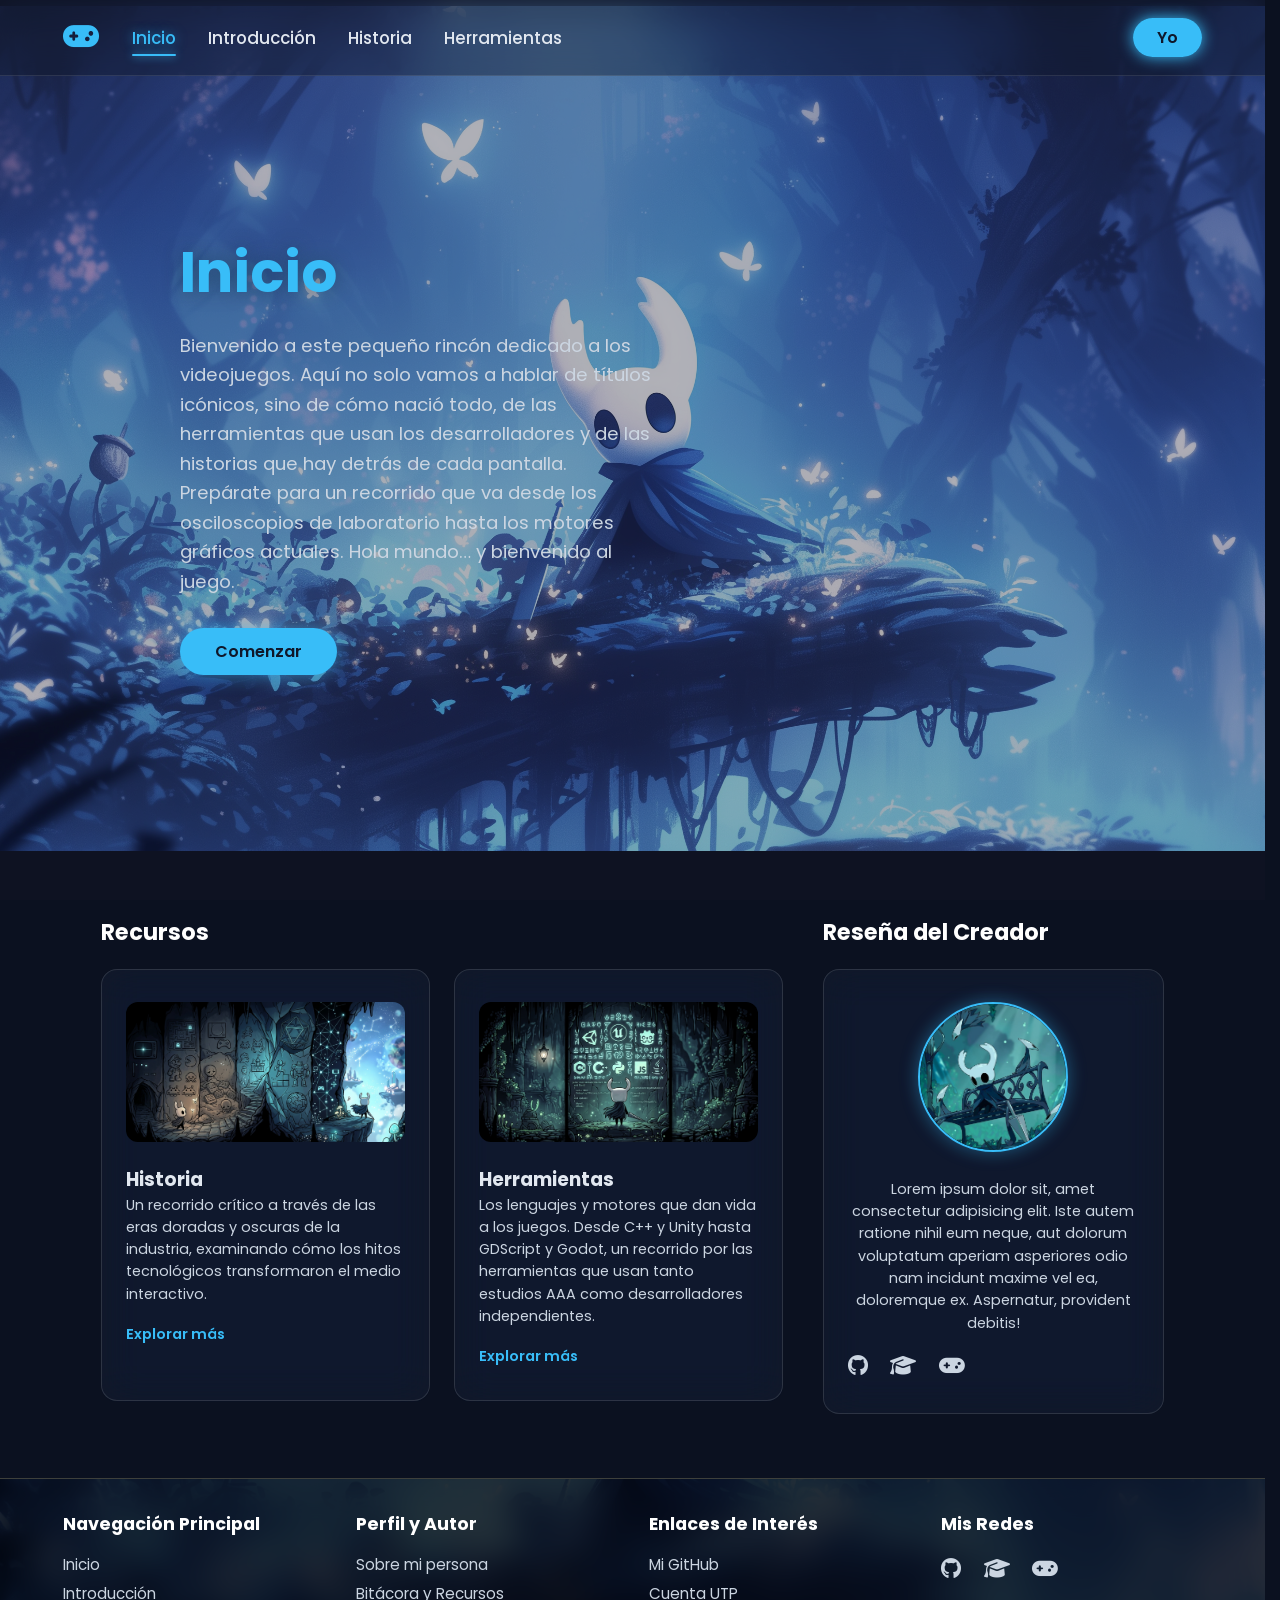
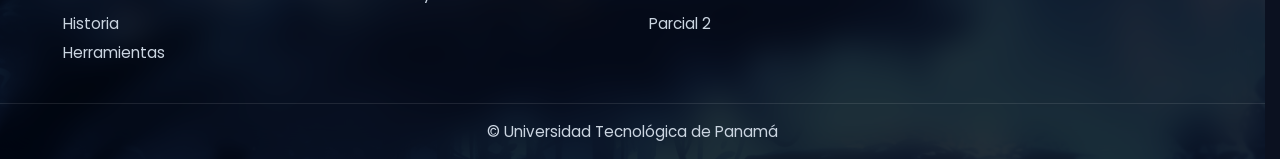
==== commit d6ef1fb3: "Se mejora la disposicion del codigo y el CSS" ====
--- a/src/index.html
+++ b/src/index.html
@@ -1,215 +1,245 @@
 <!doctype html>
 <html lang="es">
-  <head>
-    <meta charset="UTF-8" />
-    <meta name="viewport" content="width=device-width, initial-scale=1.0" />
-    <link
-      href="https://fonts.googleapis.com/css2?family=Poppins:wght@400;700&display=swap"
-      rel="stylesheet"
-    />
-    <link
-      rel="stylesheet"
-      href="https://cdnjs.cloudflare.com/ajax/libs/font-awesome/6.4.0/css/all.min.css"
-    />
-    <title>Proyecto Web</title>
-    <link rel="stylesheet" href="css/estilos.css" />
-  </head>
-
-  <body>
-    <header>
-      <nav>
-        <ul class="nav-links">
-          <li>
-            <a href="index.html" class="activo" aria-current="page">Inicio</a>
-          </li>
-          <li><a href="/src/historia.html">Historia</a></li>
-        </ul>
-
-        <div class="logo">Videojuegos</div>
-
-        <ul class="nav-links">
-          <li><a href="pagina2.html">Pagina2</a></li>
-          <li><a href="pagina3.html">Pagina3</a></li>
-          <li><a href="introduccion.html">Pagina4</a></li>
-        </ul>
-
-        <div class="btns">
-          <button class="btn">Yo</button>
-        </div>
-      </nav>
-    </header>
-
-    <main>
-      <!-- Hero / Banner Principal -->
-      <section class="hero-section">
-        <div class="hero-content">
-          <h1>Inicio</h1>
-          <p>
-            Lorem ipsum dolor sit, amet consectetur adipisicing elit. Consequuntur perspiciatis laborum debitis dolore accusamus est ex ad beatae, porro dolor, cupiditate doloremque facere magni libero blanditiis dolorem. Quia, quasi illo.,<br />
-            Hola mundo.
-          </p>
-          <a href="#" class="btn-hero">Comenzar</a>
-        </div>
-      </section>
-
-      <!-- Contenedor Principal en Cuadrícula (2 columnas) -->
-      <section class="main-grid-container">
-        <!-- Columna Izquierda: Nuevos Recursos -->
-        <div class="recursos-section">
-          <h2>Recursos</h2>
-          <div class="cards-grid">
-            <!-- Tarjeta 1 -->
-            <article class="tarjeta">
-              <img
-                src="/src/IMG/Historia Hollow Knight.jpg"
-                alt="Vista previa del primer recurso CSS"
-                loading="lazy"
-              />
-              <h3>Historia</h3>
-              <p>
-                Lorem ipsum dolor sit amet consectetur adipiscing elit, sed do
-                eiusmod tempor...
-              </p>
-              <a href="#" class="card-link">Explorar más</a>
-            </article>
-
-            <!-- Tarjeta 2 -->
-            <article class="tarjeta">
-              <img
-                src="/src/IMG/Lenguajes-Motores Hollow Knight.jpg"
-                alt="Vista previa del segundo recurso CSS"
-                loading="lazy"
-              />
-              <h3>Herramientas</h3>
-              <p>
-                Varona gente conecqui champi sed neo-barroca adipiscing elite,
-                sed nonumai tempor...
-              </p>
-              <a href="#" class="card-link">Explorar más</a>
-            </article>
-          </div>
-        </div>
-
-        <!-- Columna Derecha: Reseña del Creador -->
-        <aside class="creator-aside">
-          <h2>Reseña del Creador</h2>
-          <div class="creator-card">
-            <img
-              src="/src/IMG/Hollow Knight Avatar.jpg"
-              alt="Avatar del creador de la plataforma"
-              class="creator-avatar"
-              loading="lazy"
-            />
-            <p>Lorem ipsum dolor sit, amet consectetur adipisicing elit. Iste autem ratione nihil eum neque, aut dolorum voluptatum aperiam asperiores odio nam incidunt maxime vel ea, doloremque ex. Aspernatur, provident debitis!</p>
-
-            <!-- Contenedor unificado de redes sociales -->
-            <div class="social-container">
-              <a
-                href="https://github.com"
-                target="_blank"
-                rel="noopener"
-                aria-label="GitHub"
-                class="social-link"
-              >
-                <i class="fa-brands fa-github"></i>
-                <span class="sr-only">GitHub</span>
-              </a>
-              <a
-                href="https://portal.utp.ac.pa"
-                target="_blank"
-                rel="noopener"
-                aria-label="Cuenta UTP"
-                class="social-link"
-              >
-                <i class="fa-solid fa-graduation-cap"></i>
-                <span class="sr-only">Cuenta UTP</span>
-              </a>
-              <a
-                href="https://www.playstation.com"
-                target="_blank"
-                rel="noopener"
-                aria-label="PlayStation"
-                class="social-link"
-              >
-                <i class="fa-solid fa-gamepad"></i>
-                <span class="sr-only">PlayStation</span>
-              </a>
-            </div>
-          </div>
-        </aside>
-      </section>
-    </main>
-
-    <footer>
-      <div class="footer-container">
-        <div class="footer-section">
-          <h3>Quick Links</h3>
-          <ul>
-            <li><a href="index.html">Inicio</a></li>
-            <li><a href="pagina.html">Pagina1</a></li>
-            <li><a href="pagina2.html">Pagina2</a></li>
-          </ul>
-        </div>
-
-        <div class="footer-section">
-          <h3>Navegación</h3>
-          <ul>
-            <li><a href="pagina.html">Pagina1</a></li>
-            <li><a href="pagina2.html">Pagina2</a></li>
-            <li><a href="pagina3.html">Pagina3</a></li>
-          </ul>
-        </div>
-
-        <div class="footer-section">
-          <h3>ENlaces de mis redes</h3>
-          <ul>
-            <li><a href="#">Mi GitHub</a></li>
-            <li><a href="#">Cuenta de UTP</a></li>
-            <li><a href="#">Parcial 2</a></li>
-          </ul>
-        </div>
-
-        <div class="footer-section">
-          <h3>Mis Redes</h3>
-          <!-- Reutilizamos la misma clase social-container -->
-          <div class="social-container">
-            <a
-              href="https://github.com"
-              target="_blank"
-              rel="noopener"
-              aria-label="GitHub"
-              class="social-link"
-            >
-              <i class="fa-brands fa-github"></i>
-              <span class="sr-only">GitHub</span>
-            </a>
-            <a
-              href="https://portal.utp.ac.pa"
-              target="_blank"
-              rel="noopener"
-              aria-label="Cuenta UTP"
-              class="social-link"
-            >
-              <i class="fa-solid fa-graduation-cap"></i>
-              <span class="sr-only">Cuenta UTP</span>
-            </a>
-            <a
-              href="https://www.playstation.com"
-              target="_blank"
-              rel="noopener"
-              aria-label="PlayStation"
-              class="social-link"
-            >
-              <i class="fa-solid fa-gamepad"></i>
-              <span class="sr-only">PlayStation</span>
-            </a>
-          </div>
-        </div>
-      </div>
-
-      <div class="footer-bottom">
-        <h3>&copy; Universidad Tecnológica de Panamá</h3>
-      </div>
-    </footer>
-  </body>
+   <head>
+      <meta charset="UTF-8" />
+      <meta name="viewport" content="width=device-width, initial-scale=1.0" />
+      <link
+         href="https://fonts.googleapis.com/css2?family=Poppins:wght@400;700&display=swap"
+         rel="stylesheet"
+      />
+      <link
+         rel="stylesheet"
+         href="https://cdnjs.cloudflare.com/ajax/libs/font-awesome/6.4.0/css/all.min.css"
+      />
+      <title>Proyecto Web</title>
+      <link rel="stylesheet" href="css/estilos.css" />
+   </head>
+
+   <body>
+      <header>
+         <nav>
+            <div class="nav-group">
+               <div class="logo">
+                  <i class="fa-solid fa-gamepad"></i>
+               </div>
+               <ul class="nav-links">
+                  <li>
+                     <a href="index.html" class="activo" aria-current="page"
+                        >Inicio</a
+                     >
+                  </li>
+                  <li><a href="introduccion.html">Introducción</a></li>
+                  <li><a href="/src/historia.html">Historia</a></li>
+                  <li><a href="herramientas.html">Herramientas</a></li>
+               </ul>
+            </div>
+            <div class="btns">
+               <a href="creador.html" class="btn">Yo</a>
+            </div>
+         </nav>
+      </header>
+
+      <main>
+         <!-- Hero / Banner Principal -->
+         <section class="hero-section">
+            <div class="hero-content">
+               <h1>Inicio</h1>
+               <p>
+                  Bienvenido a este pequeño rincón dedicado a los videojuegos.
+                  Aquí no solo vamos a hablar de títulos icónicos, sino de cómo
+                  nació todo, de las herramientas que usan los desarrolladores y
+                  de las historias que hay detrás de cada pantalla. Prepárate
+                  para un recorrido que va desde los osciloscopios de
+                  laboratorio hasta los motores gráficos actuales. Hola mundo… y
+                  bienvenido al juego.
+               </p>
+               <a href="introduccion.html" class="btn-hero">Comenzar</a>
+            </div>
+         </section>
+
+         <!-- Contenedor Principal en Cuadrícula (2 columnas) -->
+         <section class="main-grid-container">
+            <!-- Columna Izquierda: Nuevos Recursos -->
+            <div class="recursos-section">
+               <h2>Recursos</h2>
+               <div class="cards-grid">
+                  <!-- Tarjeta 1 -->
+                  <article class="tarjeta">
+                     <img
+                        src="/src/IMG/Historia Hollow Knight.jpg"
+                        alt="Vista previa del primer recurso CSS"
+                        loading="lazy"
+                     />
+                     <h3>Historia</h3>
+                     <p>
+                        Un recorrido crítico a través de las eras doradas y
+                        oscuras de la industria, examinando cómo los hitos
+                        tecnológicos transformaron el medio interactivo.
+                     </p>
+                     <a href="historia.html" class="card-link">Explorar más</a>
+                  </article>
+
+                  <!-- Tarjeta 2 -->
+                  <article class="tarjeta">
+                     <img
+                        src="/src/IMG/Lenguajes-Motores Hollow Knight.jpg"
+                        alt="Vista previa del segundo recurso CSS"
+                        loading="lazy"
+                     />
+                     <h3>Herramientas</h3>
+                     <p>
+                        Los lenguajes y motores que dan vida a los juegos. Desde
+                        C++ y Unity hasta GDScript y Godot, un recorrido por las
+                        herramientas que usan tanto estudios AAA como
+                        desarrolladores independientes.
+                     </p>
+                     <a href="herramientas.html" class="card-link"
+                        >Explorar más</a
+                     >
+                  </article>
+               </div>
+            </div>
+
+            <!-- Columna Derecha: Reseña del Creador -->
+            <aside class="creator-aside">
+               <h2>Reseña del Creador</h2>
+               <div class="creator-card">
+                  <img
+                     src="/src/IMG/Hollow Knight Avatar.jpg"
+                     alt="Avatar del creador de la plataforma"
+                     class="creator-avatar"
+                     loading="lazy"
+                  />
+                  <p>
+                     Lorem ipsum dolor sit, amet consectetur adipisicing elit.
+                     Iste autem ratione nihil eum neque, aut dolorum voluptatum
+                     aperiam asperiores odio nam incidunt maxime vel ea,
+                     doloremque ex. Aspernatur, provident debitis!
+                  </p>
+
+                  <!-- Contenedor unificado de redes sociales -->
+                  <div class="social-container">
+                     <a
+                        href="https://github.com"
+                        target="_blank"
+                        rel="noopener"
+                        aria-label="GitHub"
+                        class="social-link"
+                     >
+                        <i class="fa-brands fa-github"></i>
+                        <span class="sr-only">GitHub</span>
+                     </a>
+                     <a
+                        href="https://portal.utp.ac.pa"
+                        target="_blank"
+                        rel="noopener"
+                        aria-label="Cuenta UTP"
+                        class="social-link"
+                     >
+                        <i class="fa-solid fa-graduation-cap"></i>
+                        <span class="sr-only">Cuenta UTP</span>
+                     </a>
+                     <a
+                        href="https://www.playstation.com"
+                        target="_blank"
+                        rel="noopener"
+                        aria-label="PlayStation"
+                        class="social-link"
+                     >
+                        <i class="fa-solid fa-gamepad"></i>
+                        <span class="sr-only">PlayStation</span>
+                     </a>
+                  </div>
+               </div>
+            </aside>
+         </section>
+      </main>
+
+      <footer>
+         <div class="footer-container">
+            <div class="footer-section">
+               <h3>Navegación Principal</h3>
+               <ul>
+                  <li><a href="index.html">Inicio</a></li>
+                  <li><a href="introduccion.html">Introducción</a></li>
+                  <li><a href="historia.html">Historia</a></li>
+                  <li><a href="herramientas.html">Herramientas</a></li>
+               </ul>
+            </div>
+
+            <div class="footer-section">
+               <h3>Perfil y Autor</h3>
+               <ul>
+                  <li><a href="creador.html">Sobre mi persona</a></li>
+                  <li>
+                     <a href="creador.html#recursos-utilizados"
+                        >Bitácora y Recursos</a
+                     >
+                  </li>
+               </ul>
+            </div>
+
+            <div class="footer-section">
+               <h3>Enlaces de Interés</h3>
+               <ul>
+                  <li>
+                     <a href="https://github.com" target="_blank" rel="noopener"
+                        >Mi GitHub</a
+                     >
+                  </li>
+                  <li>
+                     <a
+                        href="https://portal.utp.ac.pa"
+                        target="_blank"
+                        rel="noopener"
+                        >Cuenta UTP</a
+                     >
+                  </li>
+                  <li><a href="#">Parcial 2</a></li>
+               </ul>
+            </div>
+
+            <div class="footer-section">
+               <h3>Mis Redes</h3>
+               <!-- Reutilizamos la misma clase social-container -->
+               <div class="social-container">
+                  <a
+                     href="https://github.com"
+                     target="_blank"
+                     rel="noopener"
+                     aria-label="GitHub"
+                     class="social-link"
+                  >
+                     <i class="fa-brands fa-github"></i>
+                     <span class="sr-only">GitHub</span>
+                  </a>
+                  <a
+                     href="https://portal.utp.ac.pa"
+                     target="_blank"
+                     rel="noopener"
+                     aria-label="Cuenta UTP"
+                     class="social-link"
+                  >
+                     <i class="fa-solid fa-graduation-cap"></i>
+                     <span class="sr-only">Cuenta UTP</span>
+                  </a>
+                  <a
+                     href="https://www.playstation.com"
+                     target="_blank"
+                     rel="noopener"
+                     aria-label="PlayStation"
+                     class="social-link"
+                  >
+                     <i class="fa-solid fa-gamepad"></i>
+                     <span class="sr-only">PlayStation</span>
+                  </a>
+               </div>
+            </div>
+         </div>
+
+         <div class="footer-bottom">
+            <h3>&copy; Universidad Tecnológica de Panamá</h3>
+         </div>
+      </footer>
+   </body>
 </html>
--- a/src/css/estilos.css
+++ b/src/css/estilos.css
@@ -1,44 +1,43 @@
+/* Body */
 * {
 	margin: 0;
 	padding: 0;
 	box-sizing: border-box;
-	font-family: "Segoe UI", sans-serif;
 }
 
 body {
 	font-family: "Poppins", "Segoe UI", sans-serif;
-	margin: 0;
-	padding: 0;
 	background-color: #0b1120;
+	color: #e2e8f0;
 	display: flex;
 	flex-direction: column;
 	min-height: 100vh;
 }
 
+/* el header mas el NAVBAR */
 header {
 	width: 100%;
-	color: white;
 	position: relative;
 	z-index: 20;
 	background: transparent;
 }
 
-header,
-footer {
+nav {
 	width: 100%;
-	color: white;
-}
-
-nav {
 	padding: 1rem 5%;
 	background: rgba(15, 23, 42, 0.4);
 	border-bottom: 1px solid rgba(255, 255, 255, 0.1);
 	backdrop-filter: blur(16px);
-	margin-bottom: 2rem;
 	display: flex;
 	align-items: center;
-	justify-content: center;
-	gap: 3rem;
+	justify-content: space-between;
+	gap: 1rem;
+}
+
+.nav-group {
+	display: flex;
+	align-items: center;
+	gap: 2rem;
 }
 
 .logo {
@@ -66,6 +65,24 @@
 .nav-links li a:hover {
 	color: #38bdf8;
 	text-shadow: 0 0 10px #38bdf8;
+}
+
+/* Para la página activa */
+.nav-links li a.activo {
+	color: #38bdf8;
+	text-shadow: 0 0 12px rgba(56, 189, 248, 0.6);
+}
+
+.nav-links li a.activo::after {
+	content: "";
+	position: absolute;
+	left: 0;
+	bottom: -6px;
+	width: 100%;
+	height: 2px;
+	background: #38bdf8;
+	border-radius: 2px;
+	box-shadow: 0 0 8px #38bdf8;
 }
 
 .btn {
@@ -79,6 +96,8 @@
 	border: none;
 	cursor: pointer;
 	transition: 0.3s;
+	text-decoration: none;
+	white-space: nowrap;
 }
 
 .btn:hover {
@@ -86,18 +105,116 @@
 	box-shadow: 0 0 25px #0aa9f3;
 }
 
+/* modificando el main */
 main {
 	flex: 1;
 	display: flex;
 	flex-direction: column;
-	gap: 0;
-	padding: 0;
-	view-transition-name: contenido-pagina;
-}
-
+}
+
+/* mejorando el footer*/
+footer {
+	position: relative;
+	color: white;
+	border-top: 1px solid #3e403b;
+	background-image: url(/src/IMG/Hollow\ Knight.png);
+	background-size: cover;
+	background-position: center bottom;
+	background-repeat: no-repeat;
+}
+
+footer::before {
+	content: "";
+	position: absolute;
+	inset: 0;
+	background: rgba(0, 4, 11, 0.806);
+	backdrop-filter: blur(16px);
+	z-index: 0;
+}
+
+.footer-container,
+.footer-bottom {
+	position: relative;
+	z-index: 1;
+}
+
+.footer-container {
+	display: grid;
+	grid-template-columns: repeat(4, 1fr);
+	gap: 2rem;
+	padding: 2rem 5%;
+	max-width: 1400px;
+	margin: 0 auto;
+}
+
+.footer-container h3 {
+	font-size: 1.1rem;
+	color: #ffffff;
+	margin-bottom: 1rem;
+}
+
+.footer-section ul {
+	list-style: none;
+}
+
+.footer-section ul li a {
+	color: #cbd5e1;
+	text-decoration: none;
+	font-size: 0.95rem;
+	transition: 0.3s;
+	display: block;
+	margin-bottom: 0.4rem;
+}
+
+.footer-section ul li a:hover {
+	color: #38bdf8;
+	text-shadow: 0 0 10px #38bdf8;
+}
+
+.footer-bottom {
+	padding: 1rem 0;
+	border-top: 1px solid rgba(255, 255, 255, 0.1);
+	text-align: center;
+}
+
+.footer-bottom h3 {
+	font-size: 0.95rem;
+	color: #cbd5e1;
+	font-weight: 400;
+}
+
+/* dando una mejor visión a mis redes sociales */
+.social-container {
+	display: flex;
+	gap: 1.4rem;
+	align-items: center;
+}
+
+footer .social-container {
+	justify-content: flex-start;
+}
+
+.social-link {
+	color: #cbd5e1;
+	font-size: 1.3rem;
+	text-decoration: none;
+	transition: 0.3s;
+}
+
+.social-link:hover {
+	color: #38bdf8;
+	text-shadow: 0 0 10px #38bdf8;
+	transform: translateY(-3px);
+}
+
+.sr-only {
+	display: none;
+}
+
+/* estilizando el hero de index */
 .hero-section {
 	text-align: left;
-	padding: 14rem 8% 8rem 14.2%;
+	padding: 14rem 8% 11rem 14.2%;
 	margin-top: -70px;
 	background-image: url(/src/IMG/Hollow\ Knight.png);
 	background-size: cover;
@@ -106,13 +223,25 @@
 	min-height: 85vh;
 }
 
+.hero-section::before {
+	content: "";
+	position: absolute;
+	inset: 0;
+	background: rgba(21, 21, 40, 0.333);
+	z-index: 0;
+}
+
+.hero-content {
+	position: relative;
+	z-index: 1;
+}
+
 .hero-content h1 {
 	font-size: clamp(2.5rem, 5vw, 3.5rem);
 	font-weight: 700;
 	color: #38bdf8;
 	margin-bottom: 1rem;
-	text-shadow: 0 0 20px rgba(56, 189, 248, 0.4);
-	letter-spacing: -0.5px;
+	text-shadow: 0 0 20px rgba(6, 37, 51, 0.4);
 }
 
 .hero-content p {
@@ -133,10 +262,7 @@
 	color: #0f172a;
 	text-decoration: none;
 	box-shadow: 0 0 18px rgba(56, 189, 248, 0.55);
-	transition:
-		background 0.3s,
-		box-shadow 0.3s,
-		transform 0.2s;
+	transition: 0.3s;
 }
 
 .btn-hero:hover {
@@ -149,9 +275,8 @@
 	display: grid;
 	grid-template-columns: 2fr 1fr;
 	gap: 2.5rem;
-	align-items: start;
+	padding: 4rem 8%;
 	background-color: #0b1120;
-	padding: 4rem 14%;
 }
 
 .recursos-section h2,
@@ -159,12 +284,6 @@
 	font-size: 1.4rem;
 	color: #ffffff;
 	margin-bottom: 1.2rem;
-	font-weight: 600;
-}
-
-.recursos-section h3 {
-	color: #ffffff;
-	padding-bottom: 1rem;
 }
 
 .cards-grid {
@@ -177,14 +296,10 @@
 .creator-card {
 	background: rgba(47, 56, 78, 0.178);
 	backdrop-filter: blur(18px) saturate(140%);
-	-webkit-backdrop-filter: blur(18px) saturate(140%);
 	border: 1px solid rgba(255, 255, 255, 0.12);
 	border-radius: 16px;
 	padding: 2rem 1.5rem;
-	transition:
-		transform 0.3s ease,
-		border-color 0.3s ease,
-		box-shadow 0.3s ease;
+	transition: 0.3s ease;
 }
 
 .tarjeta:hover,
@@ -215,7 +330,6 @@
 	text-decoration: none;
 	font-weight: 600;
 	font-size: 0.9rem;
-	transition: color 0.2s;
 }
 
 .card-link:hover {
@@ -225,7 +339,6 @@
 
 .creator-card {
 	text-align: center;
-	padding: 2rem 1.5rem;
 }
 
 .creator-avatar {
@@ -238,132 +351,7 @@
 	box-shadow: 0 0 18px rgba(56, 189, 248, 0.4);
 }
 
-.social-container {
-	display: flex;
-	justify-content: center;
-	gap: 1.4rem;
-	margin-top: 1.3rem;
-	align-items: center;
-}
-/* Para evitar que el justify-content: center anterior cause TOC*/
-footer .social-container {
-	justify-content: flex-start;
-}
-
-.social-link {
-	color: #cbd5e1;
-	font-size: 1.3rem;
-	text-decoration: none;
-	display: inline-flex;
-	align-items: center;
-	transition:
-		color 0.3s,
-		text-shadow 0.3s,
-		transform 0.2s;
-}
-
-.social-link:hover {
-	color: #38bdf8;
-	text-shadow: 0 0 10px #38bdf8;
-	transform: translateY(-3px);
-}
-
-.sr-only {
-	display: none;
-}
-
-@media (max-width: 900px) {
-	.main-grid-container {
-		grid-template-columns: 1fr;
-	}
-
-	.hero-section {
-		padding: 3rem 0.5rem 2rem;
-	}
-}
-
-footer {
-	position: relative;
-	font-size: 22px;
-	color: white;
-	border-top: 1px solid #3e403b;
-	background-image: url(/src/IMG/Hollow\ Knight.png);
-	background-size: cover;
-	background-position: center bottom;
-	background-repeat: no-repeat;
-}
-
-footer::before {
-	content: "";
-	position: absolute;
-	inset: 0;
-	background: rgba(15, 23, 42, 0.75);
-	backdrop-filter: blur(20px);
-	-webkit-backdrop-filter: blur(20px);
-	z-index: 0;
-}
-
-.footer-container,
-.footer-bottom {
-	position: relative;
-	z-index: 1;
-}
-
-.footer-container {
-	display: grid;
-	grid-template-columns: repeat(4, 200px);
-	justify-content: center;
-	column-gap: 20px;
-	padding: 1rem 40px;
-}
-
-.footer-container h3 {
-	font-size: 1.1rem;
-	color: #ffffff;
-	margin-bottom: 1rem;
-}
-
-.footer-section ul {
-	list-style: none;
-}
-
-.footer-section ul li a,
-.footer-section p {
-	color: #cbd5e1;
-	text-decoration: none;
-	font-size: 0.95rem;
-	transition: 0.3s;
-}
-
-.footer-section ul li a:hover {
-	color: #38bdf8;
-	text-shadow: 0 0 10px #38bdf8;
-}
-
-.footer-bottom {
-	padding: 0.5rem 0;
-	border-top: 1px solid rgba(255, 255, 255, 0.1);
-}
-
-.footer-bottom h3 {
-	font-size: 0.95rem;
-	color: #cbd5e1;
-	font-weight: 400;
-	text-align: center;
-}
-
-.footer-social-icons {
-	display: flex;
-	gap: 1.2rem;
-	margin-top: 0.8rem;
-	align-items: center;
-}
-
-.footer-social-icons a span {
-	display: none;
-}
-
-/* PAGINA INTRODUCTORIA */
+/* estilizando introducción */
 .intro-hero.with-bg,
 .cta-section.with-bg {
 	position: relative;
@@ -387,7 +375,7 @@
 	content: "";
 	position: absolute;
 	inset: 0;
-	background: rgba(11, 17, 32, 0.29);
+	background: rgba(11, 17, 32, 0.39);
 	z-index: 0;
 }
 
@@ -395,11 +383,6 @@
 .cta-section.with-bg > * {
 	position: relative;
 	z-index: 1;
-}
-
-.intro-hero {
-	padding: 10rem 10% 10rem;
-	text-align: left;
 }
 
 .intro-hero-content {
@@ -434,10 +417,6 @@
 	align-items: center;
 }
 
-.alt-layout .doc-container {
-	grid-template-columns: 1fr 1fr;
-}
-
 .doc-image img {
 	width: 100%;
 	height: 260px;
@@ -451,7 +430,6 @@
 	font-size: 1.8rem;
 	color: #ffffff;
 	margin-bottom: 1rem;
-	font-weight: 600;
 }
 
 .doc-text p {
@@ -463,12 +441,6 @@
 .cta-section {
 	padding: 5rem 10%;
 	text-align: center;
-	background: linear-gradient(
-		135deg,
-		rgba(56, 189, 248, 0.1) 0%,
-		rgba(11, 17, 32, 0.6) 100%
-	);
-	border-top: 1px solid rgba(56, 189, 248, 0.2);
 }
 
 .cta-content {
@@ -486,14 +458,13 @@
 	font-size: 1.05rem;
 	color: #94a3b8;
 	margin-bottom: 2rem;
-	line-height: 1.6;
 }
 
 .cta-buttons {
 	display: flex;
 	justify-content: center;
 	gap: 1.5rem;
-	flex-wrap: wrap; /*PENDIENTE*/
+	flex-wrap: wrap;
 }
 
 .cta-secondary {
@@ -509,19 +480,7 @@
 	box-shadow: 0 0 25px rgba(56, 189, 248, 0.4);
 }
 
-@media (max-width: 900px) {
-	.doc-container,
-	.alt-layout .doc-container {
-		grid-template-columns: 1fr;
-		gap: 2rem;
-	}
-
-	.alt-layout .doc-image {
-		order: -1;
-	}
-}
-
-/* Creamos una clase solamente para meter la imagen de fondo*/
+/* los estilos para la pagina historia*/
 body.page-historia {
 	background-image: url(/src/ANIMATION/Hollow\ Knight\ Animacion.gif);
 	background-position: center;
@@ -543,7 +502,6 @@
 	z-index: 1;
 }
 
-/* Vamos a acomodar las tarjetas con el mismo diseño de las cards del index PAGINA historia.html*/
 .timeline-section {
 	padding: 3rem 8% 5rem;
 	max-width: 900px;
@@ -569,8 +527,6 @@
 .timeline {
 	list-style: none;
 	position: relative;
-	padding: 0;
-	margin: 0;
 }
 
 .timeline::before {
@@ -594,15 +550,12 @@
 	margin-bottom: 2.2rem;
 }
 
-.timeline-item:last-child {
-	margin-bottom: 0;
-}
-
 .timeline-marker {
 	position: absolute;
 	left: 9px;
 	top: 28px;
 	width: 20px;
+	height: 20px;
 	border-radius: 50%;
 	background: #0b1120;
 	border: 3px solid #38bdf8;
@@ -610,17 +563,12 @@
 	z-index: 2;
 }
 
-.timeline-card {
-	padding: 1.4rem 1.5rem;
-}
-
 .timeline-card time {
 	display: block;
 	font-size: 0.85rem;
 	font-weight: 600;
 	color: #38bdf8;
 	margin-bottom: 0.35rem;
-	letter-spacing: 0.03em;
 }
 
 .timeline-card h3 {
@@ -634,11 +582,7 @@
 	margin-bottom: 1rem;
 }
 
-.timeline-card p {
-	margin-bottom: 0;
-}
-
-/* Seccion de los lenguajes y motores*/
+/* dandole un estilo a la pantalla de herramientas */
 body.page-herramientas {
 	background-image: url("/src/ANIMATION/hollow-knight-animation2.gif");
 	background-position: center;
@@ -686,12 +630,12 @@
 	font-size: 2.1rem;
 	color: #ffffff;
 	margin-bottom: 2.9rem;
-	font-weight: 400;
 	border-left: 5px solid #38bdf8;
 	padding-left: 0.75rem;
 }
 
 .hall-grid {
+	display: grid;
 	grid-template-columns: repeat(3, 1fr);
 	gap: 2.6rem;
 }
@@ -705,7 +649,7 @@
 	height: 110px;
 	object-fit: cover;
 	border-radius: 50%;
-	margin: 0 auto 1.2rem auto;
+	margin: 0 auto 1.2rem;
 	display: block;
 	border: 2px solid rgba(56, 189, 248, 0.4);
 	box-shadow: 0 0 15px rgba(56, 189, 248, 0.25);
@@ -716,9 +660,10 @@
 	font-size: 1.15rem;
 	margin-bottom: 1.2rem;
 	text-shadow: 0 0 25px #0aa9f3;
-}
-
-/*LA PAGINA DE MI PERSONA*/
+	text-align: center;
+}
+
+/* estilizando la pagina de mi persona */
 .creator-hero-section {
 	padding: 6rem 10% 4rem;
 	max-width: 1400px;
@@ -737,10 +682,9 @@
 	font-weight: 700;
 	color: #ffffff;
 	margin-bottom: 1rem;
-	line-height: 1.2;
-}
-
-.creator-hero-text .highlight-name {
+}
+
+.highlight-name {
 	color: #38bdf8;
 	text-shadow: 0 0 20px rgba(56, 189, 248, 0.4);
 }
@@ -758,12 +702,6 @@
 	line-height: 1.7;
 	max-width: 540px;
 	margin-bottom: 1.5rem;
-}
-
-.creator-hero-visual {
-	display: flex;
-	justify-content: center;
-	align-items: center;
 }
 
 .creator-main-avatar {
@@ -773,9 +711,7 @@
 	object-fit: cover;
 	border: 3px solid #38bdf8;
 	box-shadow: 0 0 20px rgba(56, 189, 248, 0.4);
-	transition:
-		transform 0.5s ease,
-		box-shadow 0.5s ease;
+	transition: 0.5s ease;
 }
 
 .creator-main-avatar:hover {
@@ -805,7 +741,6 @@
 	color: #94a3b8;
 	font-size: 1.05rem;
 	margin-bottom: 2.5rem;
-	line-height: 1.6;
 }
 
 .resources-content-box {
@@ -868,7 +803,55 @@
 	line-height: 1.6;
 }
 
+/* Para evitar que la pagina se ponga chueca entre diferentes pantallas*/
+@media (max-width: 1100px) {
+	.hall-grid {
+		grid-template-columns: repeat(2, 1fr);
+	}
+}
+
 @media (max-width: 900px) {
+	/* Navbar */
+	nav {
+		padding: 1rem 4%;
+		flex-wrap: wrap;
+	}
+
+	.nav-group {
+		gap: 1.2rem;
+	}
+
+	.nav-links {
+		gap: 1.2rem;
+	}
+
+	.nav-links li a {
+		font-size: 0.95rem;
+	}
+
+	/* Index */
+	.main-grid-container {
+		grid-template-columns: 1fr;
+		padding: 3rem 5%;
+	}
+
+	.hero-section {
+		padding: 8rem 5% 4rem;
+		min-height: 70vh;
+	}
+
+	/* Introducción */
+	.doc-container,
+	.alt-layout .doc-container {
+		grid-template-columns: 1fr;
+		gap: 2rem;
+	}
+
+	.alt-layout .doc-image {
+		order: -1;
+	}
+
+	/* Creador */
 	.creator-hero-grid {
 		grid-template-columns: 1fr;
 		text-align: center;
@@ -881,79 +864,149 @@
 		align-items: center;
 	}
 
-	.creator-hero-text .social-container {
-		justify-content: center !important;
-	}
-
-	.glowing-circle-bg {
-		width: 260px;
-		height: 260px;
-	}
-
 	.creator-main-avatar {
 		width: 220px;
 		height: 220px;
 	}
-}
-
-@media (max-width: 1100px) {
+
+	/* Footer */
+	.footer-container {
+		grid-template-columns: repeat(2, 1fr);
+		gap: 2rem;
+	}
+}
+
+@media (max-width: 600px) {
+	/* Navbar móvil */
+	nav {
+		flex-direction: column;
+		align-items: flex-start;
+		gap: 1rem;
+		padding: 1rem 4%;
+	}
+
+	.nav-group {
+		width: 100%;
+		justify-content: space-between;
+	}
+
+	.nav-links {
+		gap: 1rem;
+		flex-wrap: wrap;
+	}
+
+	.btns {
+		align-self: flex-end;
+	}
+
+	/* Hero */
+	.hero-section {
+		padding: 6rem 4% 3rem;
+	}
+
+	.hero-content h1 {
+		font-size: 2.2rem;
+	}
+
+	/* Hall of Fame */
 	.hall-grid {
-		grid-template-columns: repeat(
-				2,
-				1fr
-			); /* Pasa automáticamente a 2 columnas para que no se aprieten */
-	}
-}
-
-@media (max-width: 600px) {
-	.hall-grid {
-		grid-template-columns: 1fr; /* 1 columna en pantallas móviles */
-	}
-}
-
-@media (max-width: 600px) {
+		grid-template-columns: 1fr;
+	}
+
+	/* Timeline */
 	.timeline-section {
 		padding: 2rem 1.2rem 4rem;
 	}
+
 	.timeline::before {
 		left: 12px;
 	}
+
 	.timeline-item {
 		padding-left: 42px;
 	}
+
 	.timeline-marker {
 		left: 3px;
 		width: 18px;
 		height: 18px;
 	}
-}
-
-/* Transiciones entre las páginas */
+
+	/* Footer móvil */
+	.footer-container {
+		grid-template-columns: 1fr;
+		text-align: center;
+	}
+
+	footer .social-container {
+		justify-content: center;
+	}
+}
+
+/* Transiciones entre las paginas web del sitio web*/
+html {
+	scrollbar-gutter: stable;
+}
+
 @view-transition {
 	navigation: auto;
 }
 
-::view-transition-group(contenido-pagina) {
-	animation-duration: 1s;
-	animation-timing-function: ease;
-}
-
-::view-transition-old(contenido-pagina) {
-	animation-name: slide-out;
-}
-
-::view-transition-new(contenido-pagina) {
-	animation-name: slide-in;
-}
-
-@keyframes slide-out {
-	to {
-		translate: -100vw;
-	}
-}
-
-@keyframes slide-in {
-	from {
-		translate: -100vw;
-	}
-}
+@media (prefers-reduced-motion: no-preference) {
+	::view-transition-group(root) {
+		animation-duration: 0.45s;
+		animation-timing-function: cubic-bezier(0.4, 0, 0.2, 1);
+	}
+
+	::view-transition-old(root) {
+		animation:
+			fade-out 0.35s ease-out both,
+			slide-out 0.45s cubic-bezier(0.4, 0, 0.2, 1) both;
+	}
+
+	::view-transition-new(root) {
+		animation:
+			fade-in 0.4s ease-in both,
+			slide-in 0.45s cubic-bezier(0.4, 0, 0.2, 1) both;
+	}
+
+	@keyframes slide-out {
+		to {
+			transform: translateX(-30px);
+			opacity: 0;
+		}
+	}
+
+	@keyframes slide-in {
+		from {
+			transform: translateX(30px);
+			opacity: 0;
+		}
+	}
+
+	@keyframes fade-out {
+		to {
+			opacity: 0;
+		}
+	}
+
+	@keyframes fade-in {
+		from {
+			opacity: 0;
+		}
+	}
+
+	/* Transiciones de elementos específicos */
+	.creator-main-avatar {
+		view-transition-name: avatar-perfil;
+	}
+
+	.tarjeta {
+		view-transition-name: tarjeta-efecto;
+	}
+
+	::view-transition-group(avatar-perfil),
+	::view-transition-group(tarjeta-efecto) {
+		animation-duration: 0.4s;
+	}
+}
